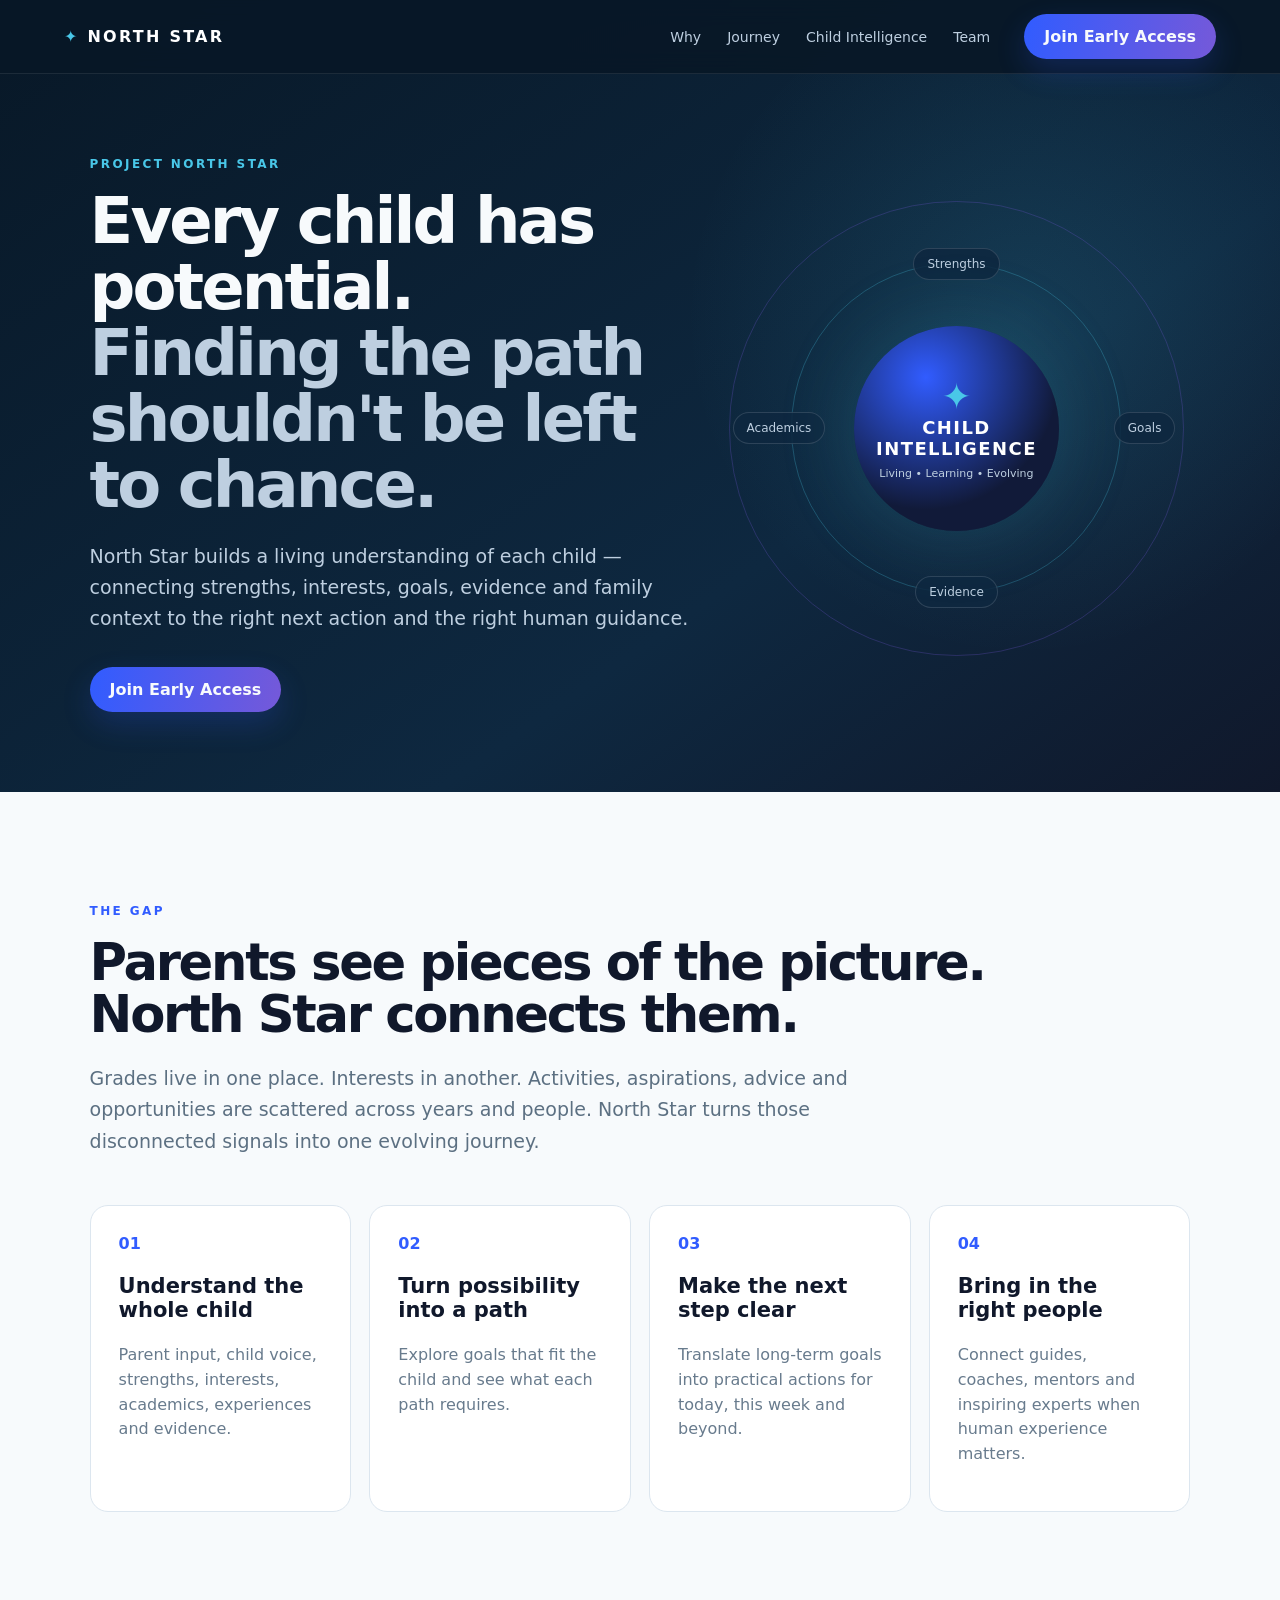
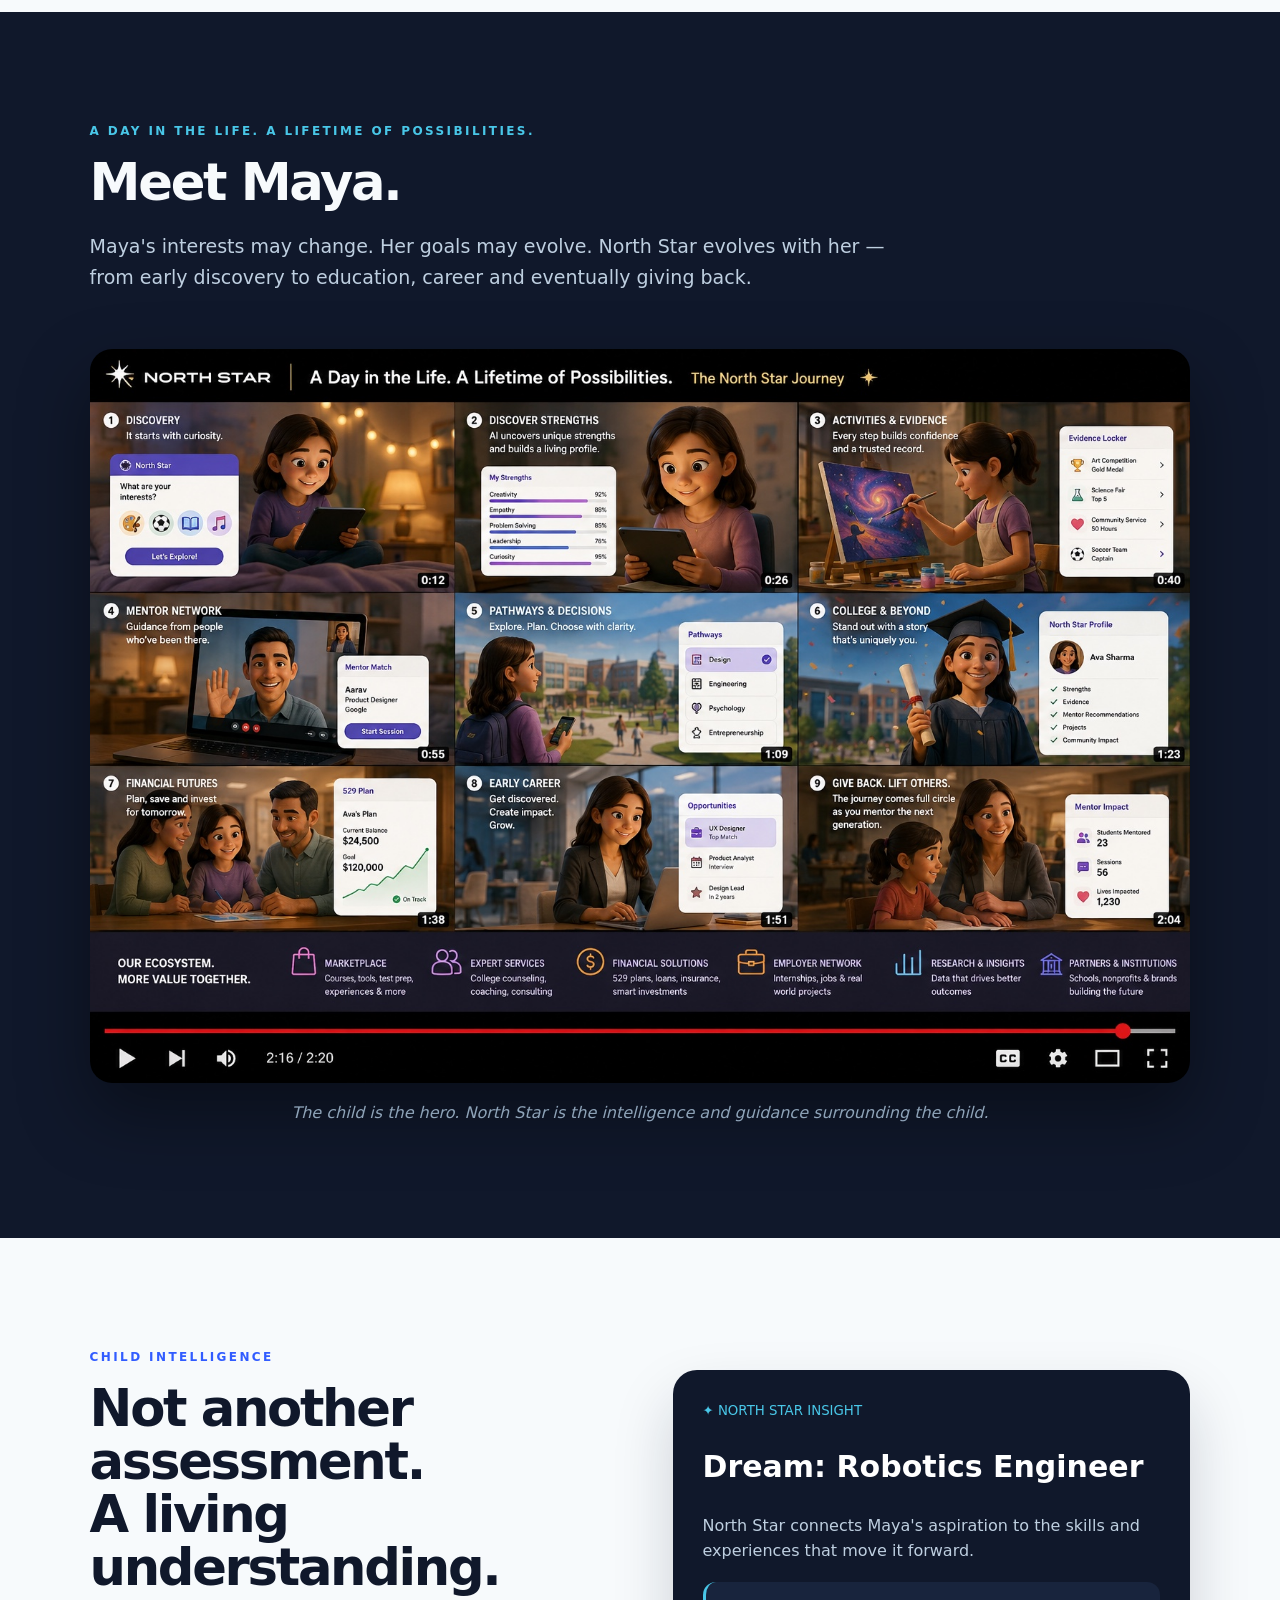
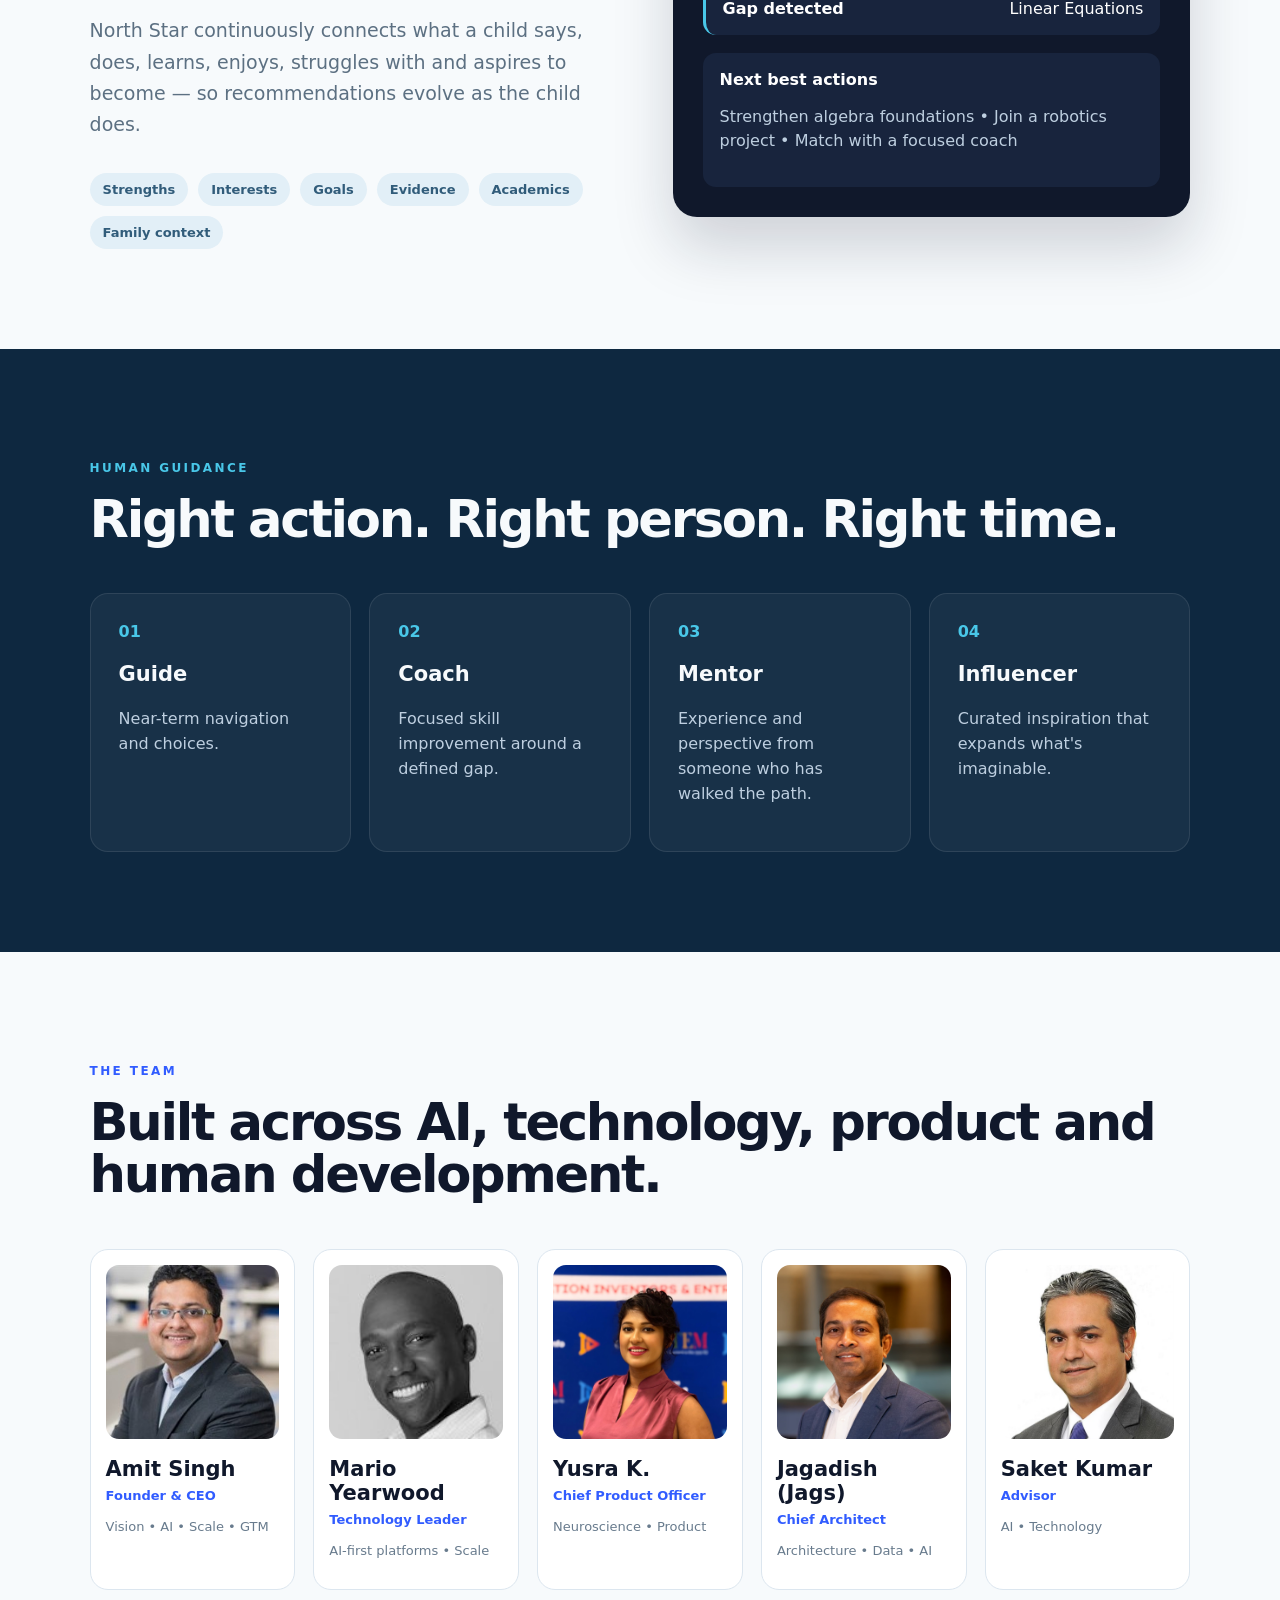
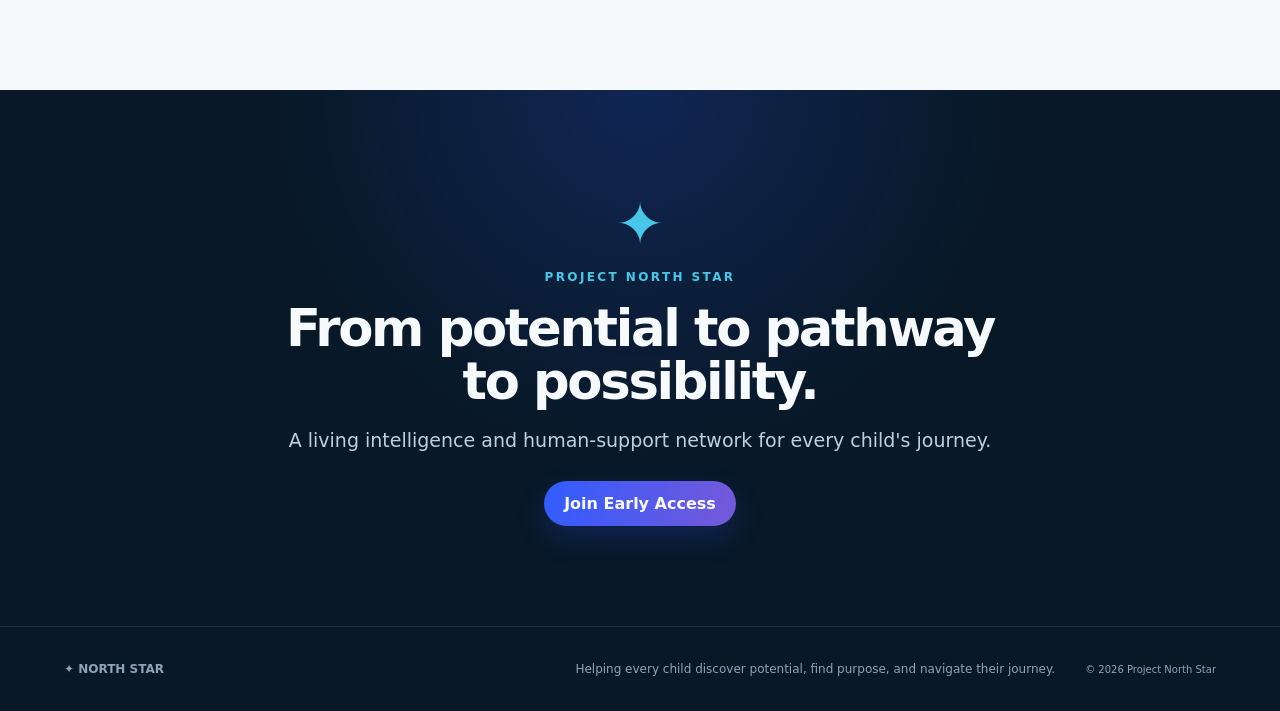
==== index.html @ bc58f09f "Initial commit" ====
<!doctype html><html lang="en"><head><meta charset="utf-8"><meta name="viewport" content="width=device-width,initial-scale=1"><title>Project North Star</title><link rel="stylesheet" href="styles.css"></head><body>
<header><a class="brand" href="#top">✦ NORTH STAR</a><nav><a href="#why">Why</a><a href="#journey">Journey</a><a href="#intelligence">Child Intelligence</a><a href="#team">Team</a></nav><a class="button" href="#early">Join Early Access</a></header>
<main id="top"><section class="hero"><div><p class="eyebrow">PROJECT NORTH STAR</p><h1>Every child has potential.<br><span>Finding the path shouldn't be left to chance.</span></h1><p class="lead">North Star builds a living understanding of each child — connecting strengths, interests, goals, evidence and family context to the right next action and the right human guidance.</p><a class="button" href="#early">Join Early Access</a></div><div class="visual"><div class="ring r2"></div><div class="ring r1"></div><div class="core">✦<b>CHILD<br>INTELLIGENCE</b><small>Living • Learning • Evolving</small></div><i class="tag t1">Strengths</i><i class="tag t2">Goals</i><i class="tag t3">Evidence</i><i class="tag t4">Academics</i></div></section>
<section id="why" class="light"><p class="eyebrow">THE GAP</p><h2>Parents see pieces of the picture.<br>North Star connects them.</h2><p class="intro">Grades live in one place. Interests in another. Activities, aspirations, advice and opportunities are scattered across years and people. North Star turns those disconnected signals into one evolving journey.</p><div class="grid four"><article><b>01</b><h3>Understand the whole child</h3><p>Parent input, child voice, strengths, interests, academics, experiences and evidence.</p></article><article><b>02</b><h3>Turn possibility into a path</h3><p>Explore goals that fit the child and see what each path requires.</p></article><article><b>03</b><h3>Make the next step clear</h3><p>Translate long-term goals into practical actions for today, this week and beyond.</p></article><article><b>04</b><h3>Bring in the right people</h3><p>Connect guides, coaches, mentors and inspiring experts when human experience matters.</p></article></div></section>
<section id="journey" class="dark"><p class="eyebrow">A DAY IN THE LIFE. A LIFETIME OF POSSIBILITIES.</p><h2>Meet Maya.</h2><p class="intro">Maya's interests may change. Her goals may evolve. North Star evolves with her — from early discovery to education, career and eventually giving back.</p><img class="journey" src="assets/north-star-journey.jpg"><p class="caption">The child is the hero. North Star is the intelligence and guidance surrounding the child.</p></section>
<section id="intelligence" class="light"><div class="split"><div><p class="eyebrow">CHILD INTELLIGENCE</p><h2>Not another assessment.<br>A living understanding.</h2><p class="intro">North Star continuously connects what a child says, does, learns, enjoys, struggles with and aspires to become — so recommendations evolve as the child does.</p><div class="chips"><span>Strengths</span><span>Interests</span><span>Goals</span><span>Evidence</span><span>Academics</span><span>Family context</span></div></div><div class="insight"><small>✦ NORTH STAR INSIGHT</small><h3>Dream: Robotics Engineer</h3><p>North Star connects Maya's aspiration to the skills and experiences that move it forward.</p><div class="alert"><b>Gap detected</b><span>Linear Equations</span></div><div class="next"><b>Next best actions</b><p>Strengthen algebra foundations • Join a robotics project • Match with a focused coach</p></div></div></div></section>
<section class="navy"><p class="eyebrow">HUMAN GUIDANCE</p><h2>Right action. Right person. Right time.</h2><div class="grid four support"><article><b>01</b><h3>Guide</h3><p>Near-term navigation and choices.</p></article><article><b>02</b><h3>Coach</h3><p>Focused skill improvement around a defined gap.</p></article><article><b>03</b><h3>Mentor</h3><p>Experience and perspective from someone who has walked the path.</p></article><article><b>04</b><h3>Influencer</h3><p>Curated inspiration that expands what's imaginable.</p></article></div></section>
<section id="team" class="light"><p class="eyebrow">THE TEAM</p><h2>Built across AI, technology, product and human development.</h2><div class="grid team"><article><img src="assets/team-amit.jpg"><h3>Amit Singh</h3><b>Founder & CEO</b><p>Vision • AI • Scale • GTM</p></article><article><img src="assets/team-mario.jpg"><h3>Mario Yearwood</h3><b>Technology Leader</b><p>AI-first platforms • Scale</p></article><article><img src="assets/team-yusra.jpg"><h3>Yusra K.</h3><b>Chief Product Officer</b><p>Neuroscience • Product</p></article><article><img src="assets/team-jags.png"><h3>Jagadish (Jags)</h3><b>Chief Architect</b><p>Architecture • Data • AI</p></article><article><img src="assets/team-saket.png"><h3>Saket Kumar</h3><b>Advisor</b><p>AI • Technology</p></article></div></section>
<section id="early" class="cta"><div class="bigstar">✦</div><p class="eyebrow">PROJECT NORTH STAR</p><h2>From potential to pathway<br>to possibility.</h2><p>A living intelligence and human-support network for every child's journey.</p><a class="button" href="mailto:hello@projectnorthstar.ai?subject=Project%20North%20Star%20Early%20Access">Join Early Access</a></section></main><footer><b>✦ NORTH STAR</b><span>Helping every child discover potential, find purpose, and navigate their journey.</span><small>© 2026 Project North Star</small></footer></body></html>
---- styles.css ----
:root{--deep:#081827;--navy:#0e2840;--ink:#10182b;--cyan:#49c7e8;--blue:#315cff;--violet:#7559d9;--white:#f7fafc;--muted:#becfe0}*{box-sizing:border-box}html{scroll-behavior:smooth}body{margin:0;background:var(--deep);color:var(--white);font-family:Inter,ui-sans-serif,system-ui,-apple-system,"Segoe UI",sans-serif}a{text-decoration:none;color:inherit}header{height:74px;display:flex;align-items:center;gap:34px;padding:0 5vw;position:fixed;z-index:10;width:100%;background:#081827e8;backdrop-filter:blur(12px);border-bottom:1px solid #ffffff16}.brand{font-weight:900;letter-spacing:.14em;color:#fff}.brand:first-letter{color:var(--cyan)}nav{display:flex;gap:26px;margin-left:auto;color:var(--muted);font-size:14px}.button{display:inline-block;background:linear-gradient(100deg,var(--blue),var(--violet));padding:13px 20px;border-radius:999px;font-weight:800;box-shadow:0 12px 30px #315cff33}.hero{min-height:760px;padding:145px 7vw 80px;display:grid;grid-template-columns:1.15fr .85fr;align-items:center;background:radial-gradient(circle at 80% 40%,#49c7e821,transparent 30%),linear-gradient(145deg,#081827,#0e2840 65%,#10182b)}.eyebrow{color:var(--cyan);font-weight:900;letter-spacing:.2em;font-size:12px}.hero h1,h2{font-size:clamp(42px,5vw,74px);line-height:1.03;letter-spacing:-.045em;margin:18px 0 22px}.hero h1 span{color:var(--muted)}.lead,.intro{font-size:19px;line-height:1.65;max-width:820px;color:var(--muted);margin-bottom:32px}.visual{height:470px;position:relative;display:grid;place-items:center}.ring{position:absolute;border:1px solid #49c7e842;border-radius:50%}.r1{width:330px;height:330px}.r2{width:455px;height:455px;border-color:#7559d944}.core{width:205px;height:205px;border-radius:50%;background:radial-gradient(circle at 35% 25%,#315cff,#111a39 65%);display:flex;flex-direction:column;align-items:center;justify-content:center;text-align:center;font-size:36px;color:var(--cyan);z-index:2;box-shadow:0 0 80px #49c7e82b}.core b{font-size:18px;letter-spacing:.08em;color:#fff}.core small{font-size:11px;color:var(--muted);margin-top:8px}.tag{position:absolute;font-style:normal;background:#0e2840dd;border:1px solid #ffffff22;border-radius:99px;padding:8px 13px;color:var(--muted);font-size:12px}.t1{top:55px}.t2{right:15px}.t3{bottom:55px}.t4{left:10px}section:not(.hero){padding:100px 7vw}.light{background:#f7fafc;color:var(--ink)}.light .eyebrow{color:var(--blue)}.light .intro{color:#5c7082}.dark{background:#10182b}.navy{background:var(--navy)}h2{font-size:clamp(38px,4vw,60px)}.grid{display:grid;gap:18px;margin-top:48px}.four{grid-template-columns:repeat(4,1fr)}.grid article{border-radius:18px;padding:28px}.light .grid article{background:#fff;border:1px solid #dce6ef}.grid article>b{color:var(--blue)}.grid h3{font-size:21px}.grid p{color:#687b8d;line-height:1.55}.journey{width:100%;border-radius:22px;margin-top:24px;box-shadow:0 30px 70px #0006}.caption{text-align:center;color:#8ea3b8;font-style:italic}.split{display:grid;grid-template-columns:1fr 1fr;gap:65px;align-items:center}.chips{display:flex;flex-wrap:wrap;gap:10px}.chips span{background:#e2eff7;color:#315c7a;padding:9px 13px;border-radius:99px;font-size:13px;font-weight:800}.insight{background:var(--ink);color:#fff;border-radius:24px;padding:30px;box-shadow:0 30px 60px #10182b2d}.insight small{color:var(--cyan)}.insight h3{font-size:30px}.insight>p,.next p{color:var(--muted);line-height:1.55}.alert,.next{margin-top:18px;background:#18243d;border-radius:13px;padding:17px}.alert{display:flex;justify-content:space-between;border-left:3px solid var(--cyan)}.support article{background:#ffffff0b;border:1px solid #ffffff18}.support article>b{color:var(--cyan)}.support p{color:var(--muted)}.team{grid-template-columns:repeat(5,1fr)}.team article{padding:15px}.team img{width:100%;aspect-ratio:1;object-fit:cover;border-radius:13px;background:#e7edf2}.team h3{margin:14px 0 4px}.team article>b{font-size:13px}.team p{font-size:13px}.cta{text-align:center;background:radial-gradient(circle at 50% 0,#315cff35,transparent 45%),var(--deep)}.bigstar{font-size:58px;color:var(--cyan)}.cta p:not(.eyebrow){color:var(--muted);font-size:19px;margin-bottom:30px}footer{padding:35px 5vw;display:flex;align-items:center;gap:30px;border-top:1px solid #ffffff17;color:#8ea3b8;font-size:12px}footer span{margin-left:auto}@media(max-width:900px){nav{display:none}.hero{grid-template-columns:1fr}.four{grid-template-columns:1fr 1fr}.split{grid-template-columns:1fr}.team{grid-template-columns:1fr 1fr}}@media(max-width:560px){header{padding:0 18px}.button{padding:10px 13px;font-size:12px}.hero{padding:120px 22px 60px}.visual{height:380px;transform:scale(.8)}section:not(.hero){padding:72px 22px}.four,.team{grid-template-columns:1fr}footer{flex-direction:column;text-align:center}footer span{margin-left:0}}
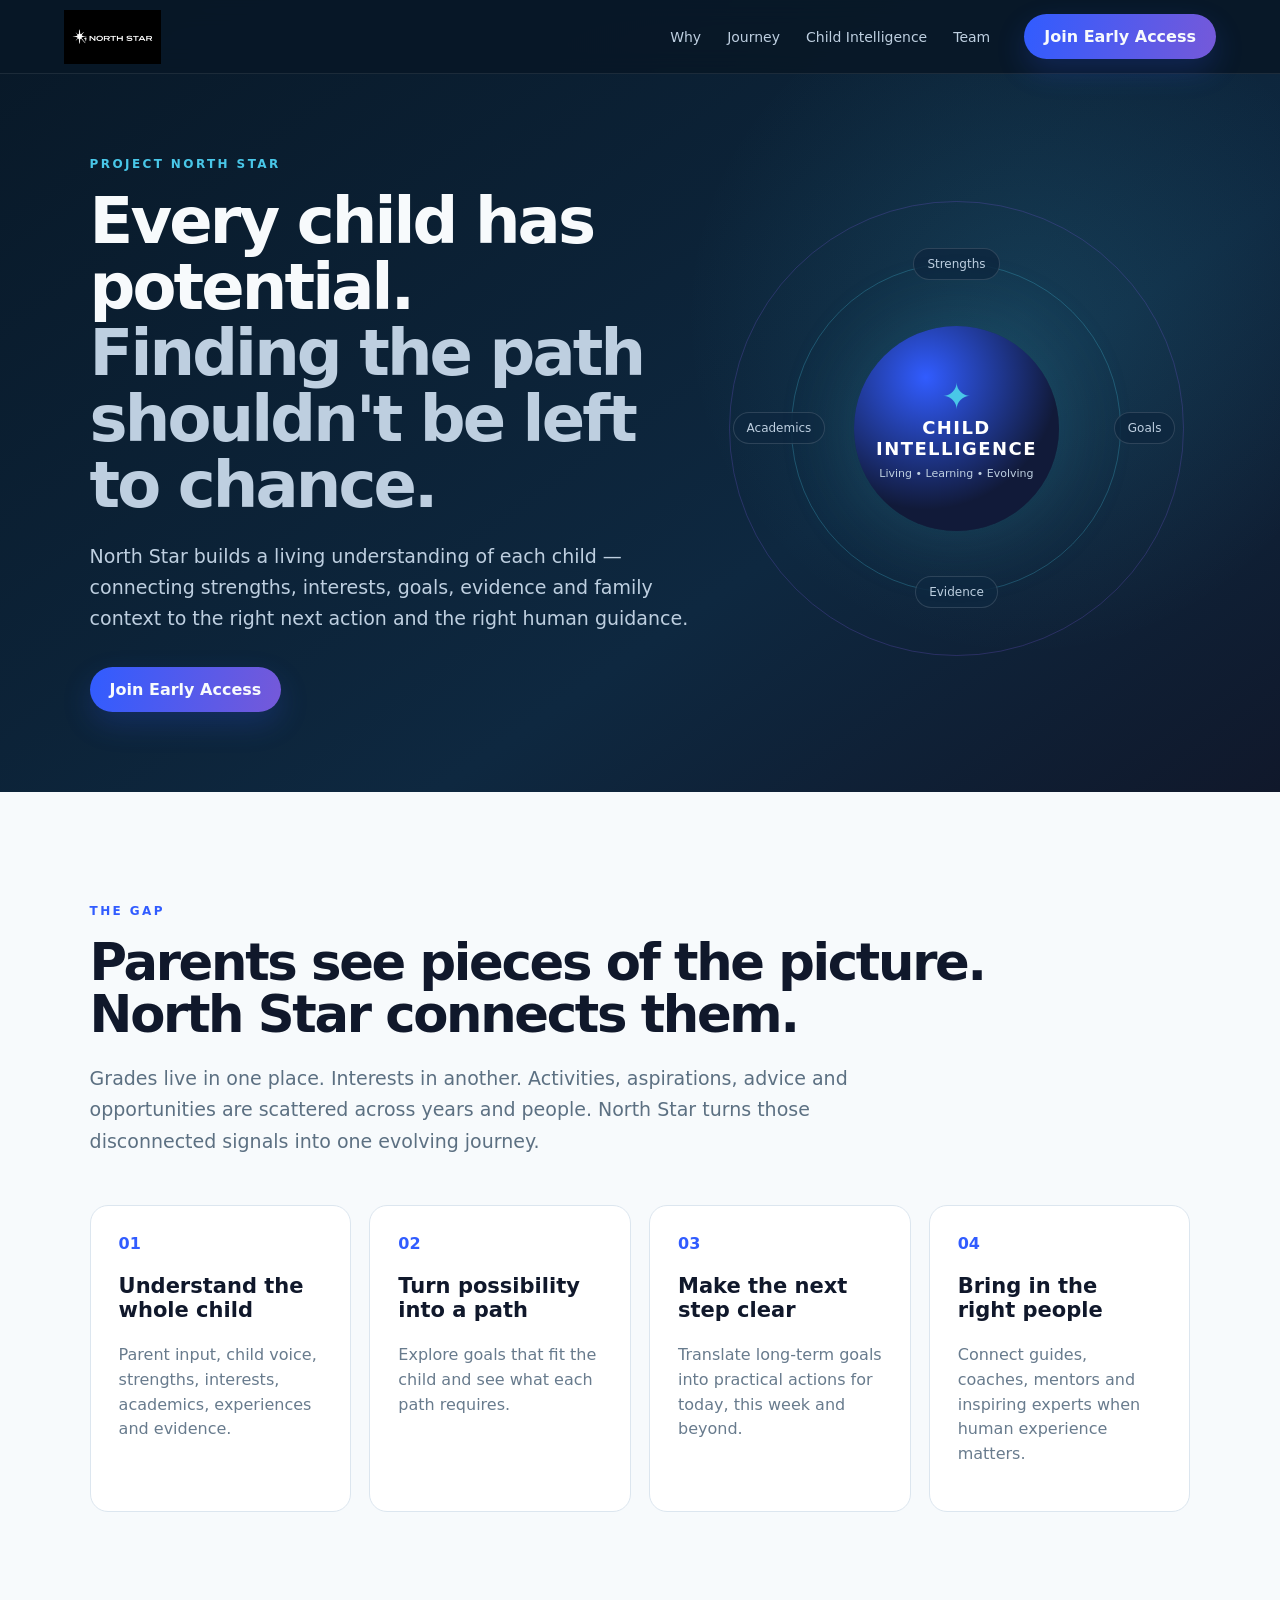
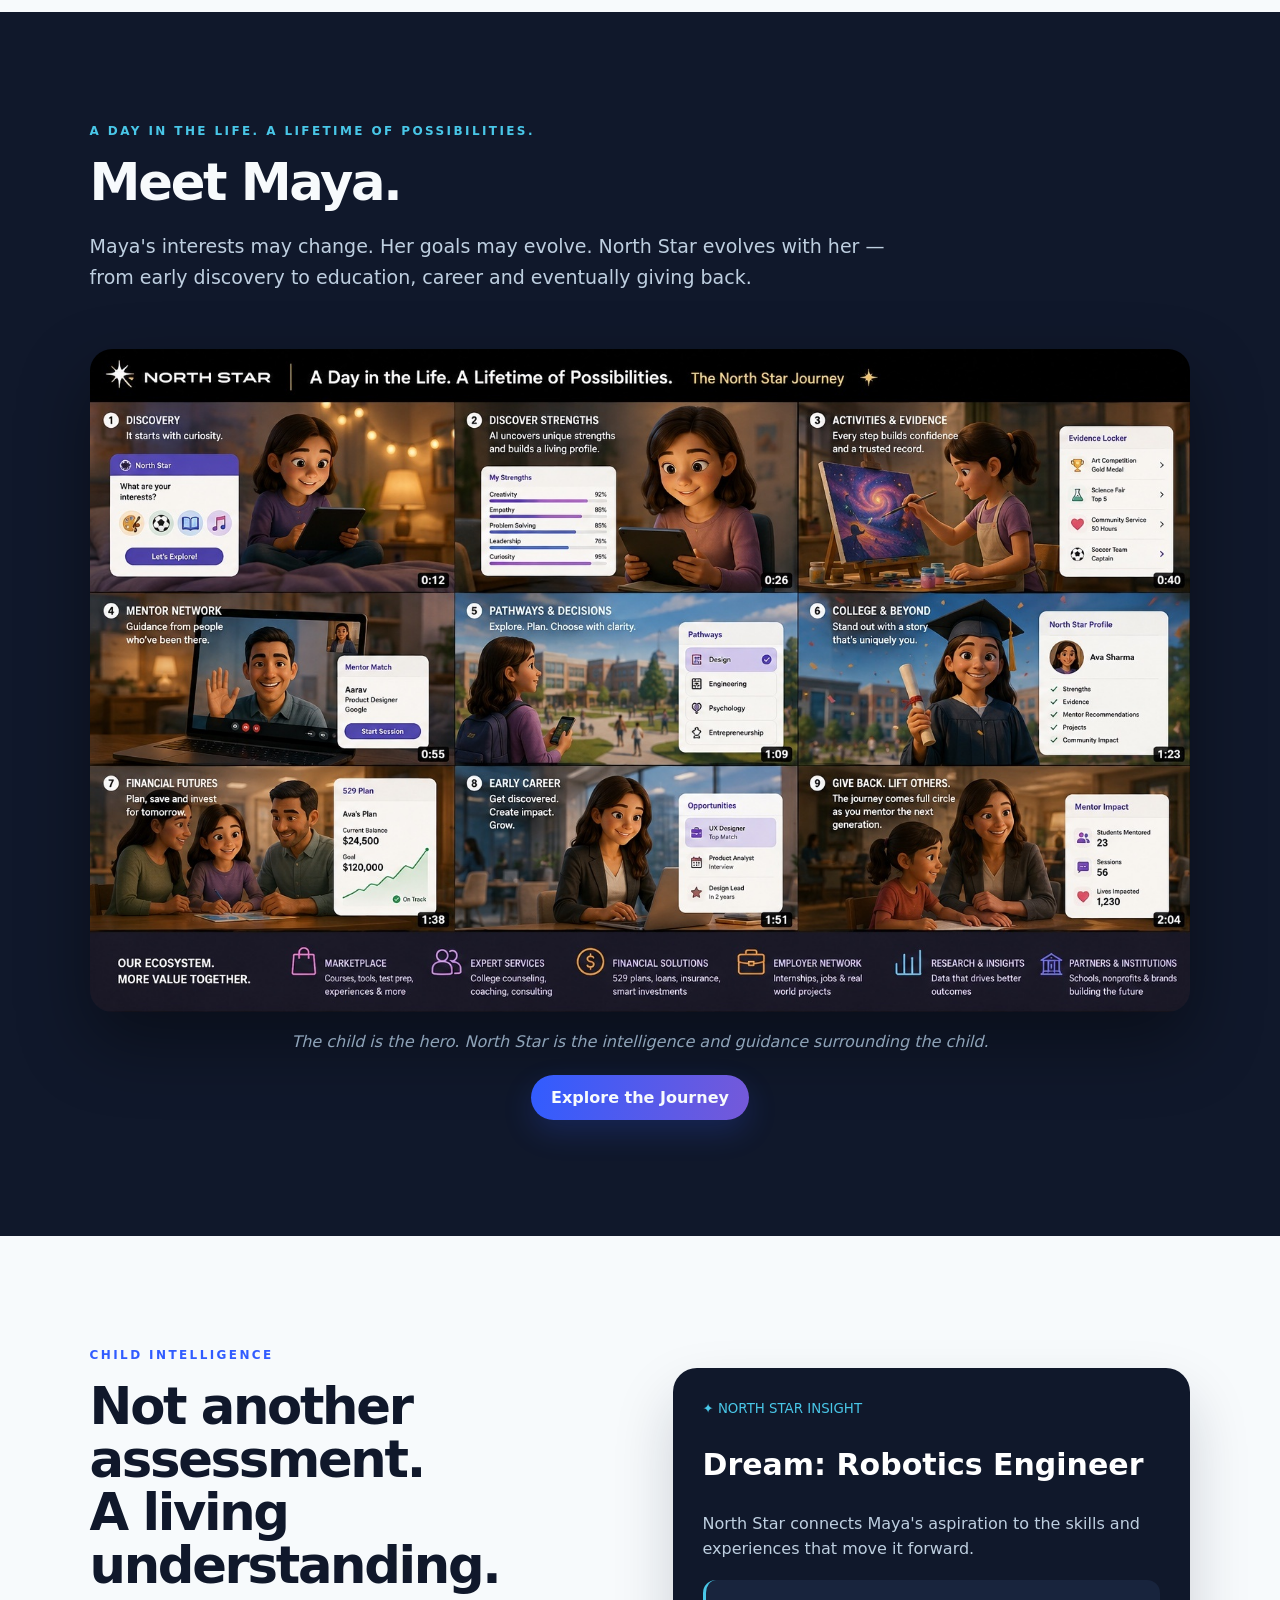
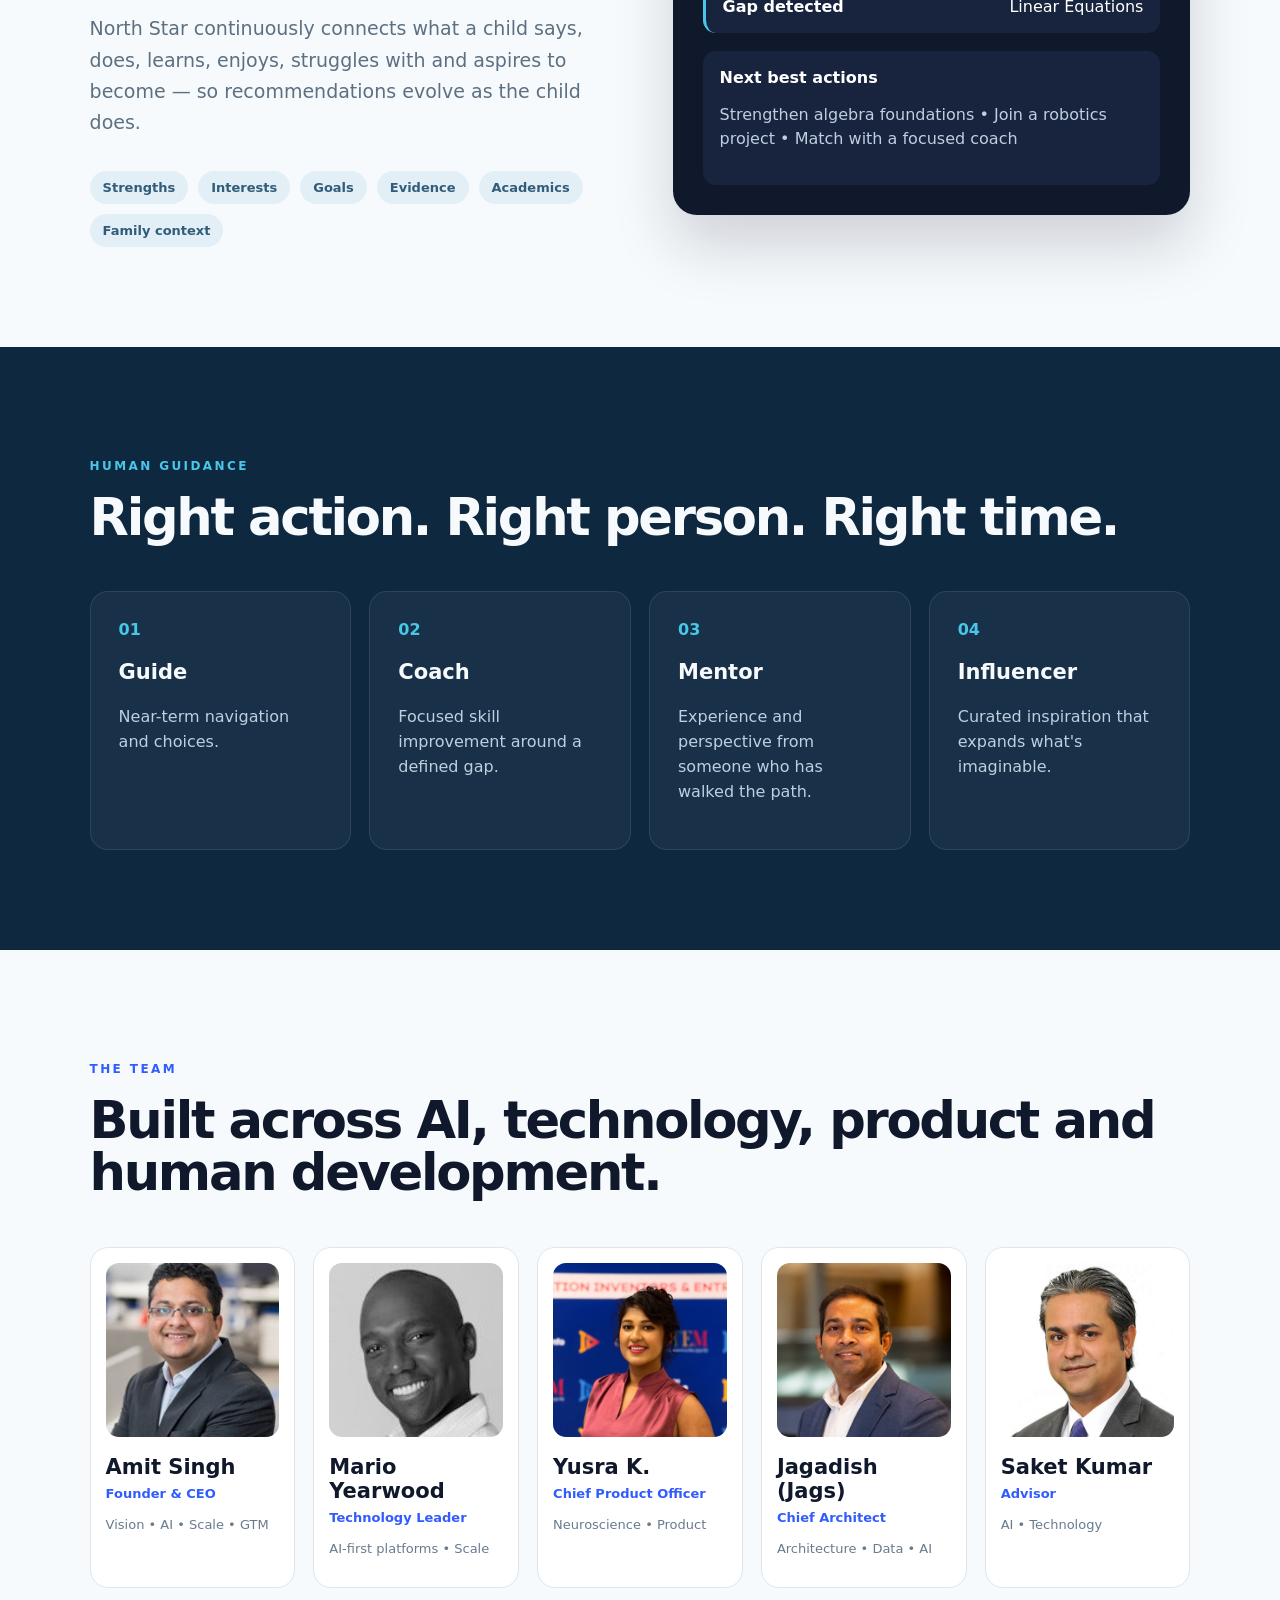
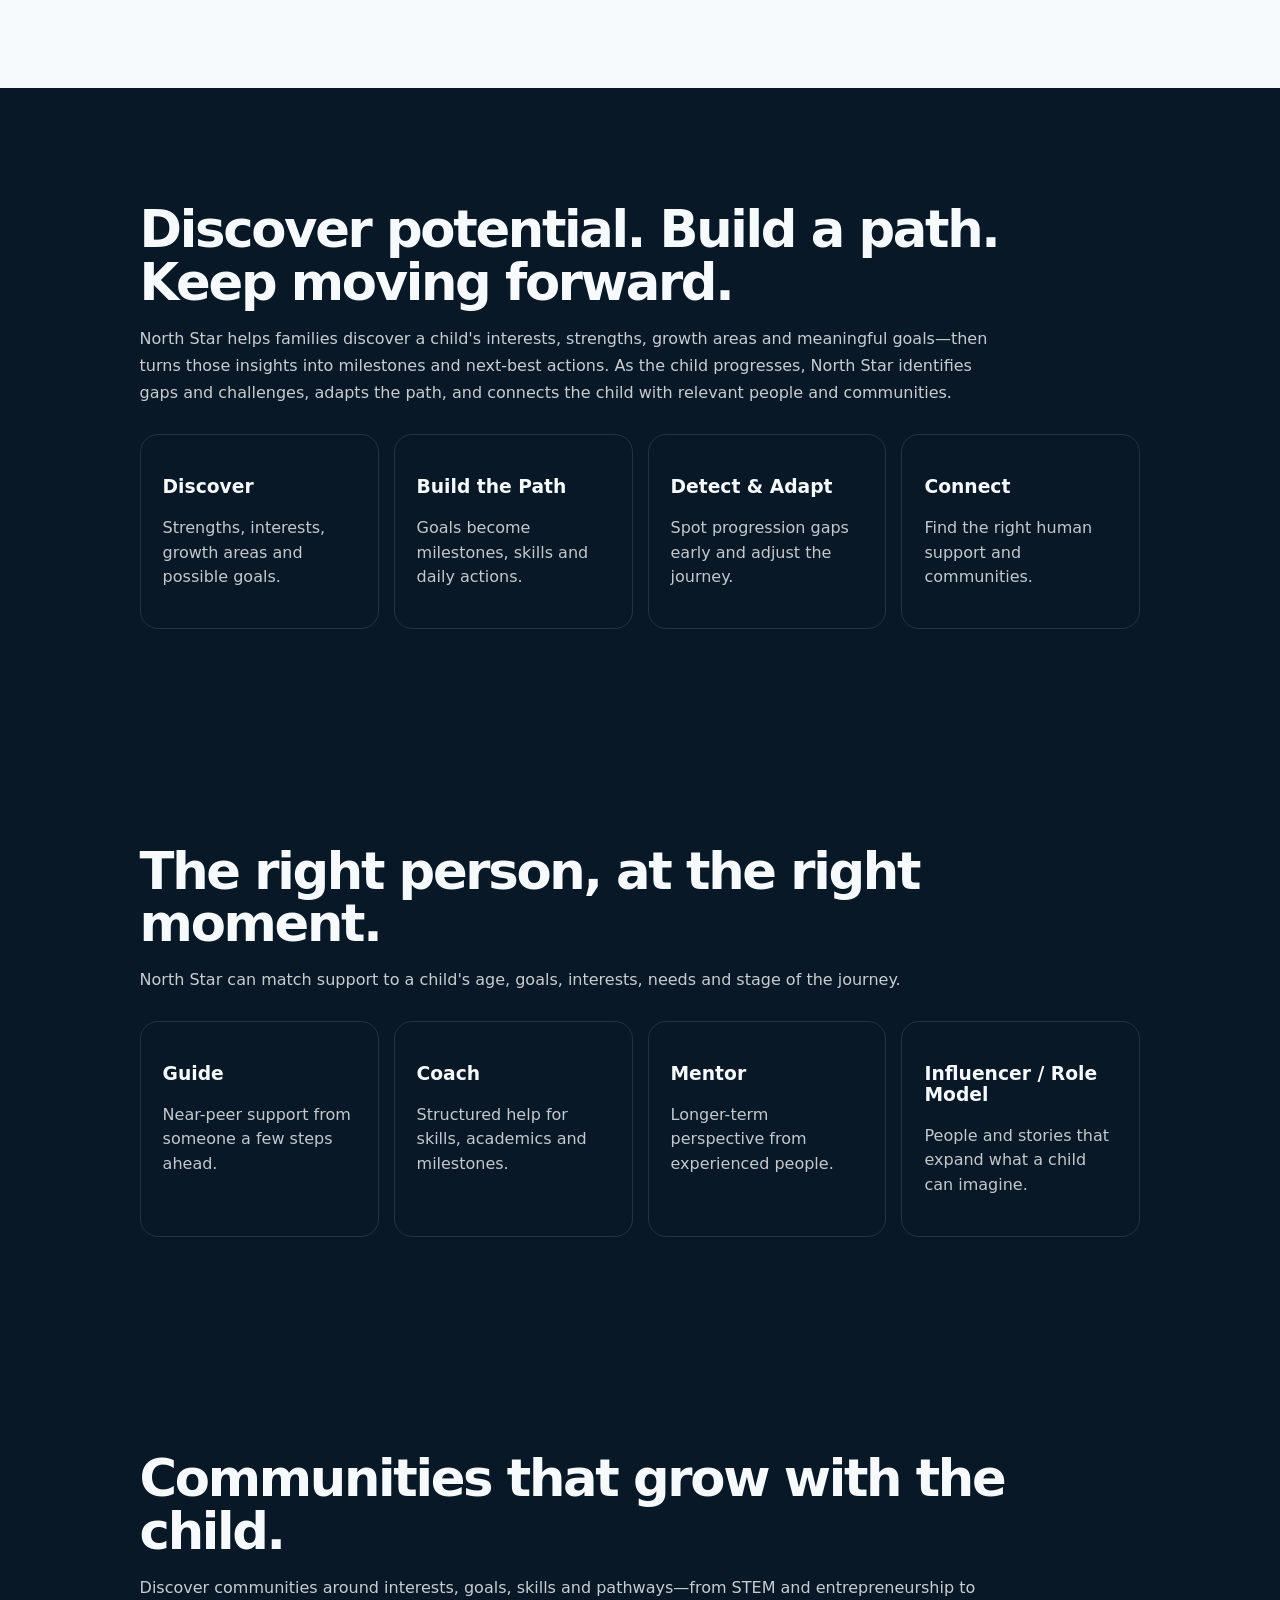
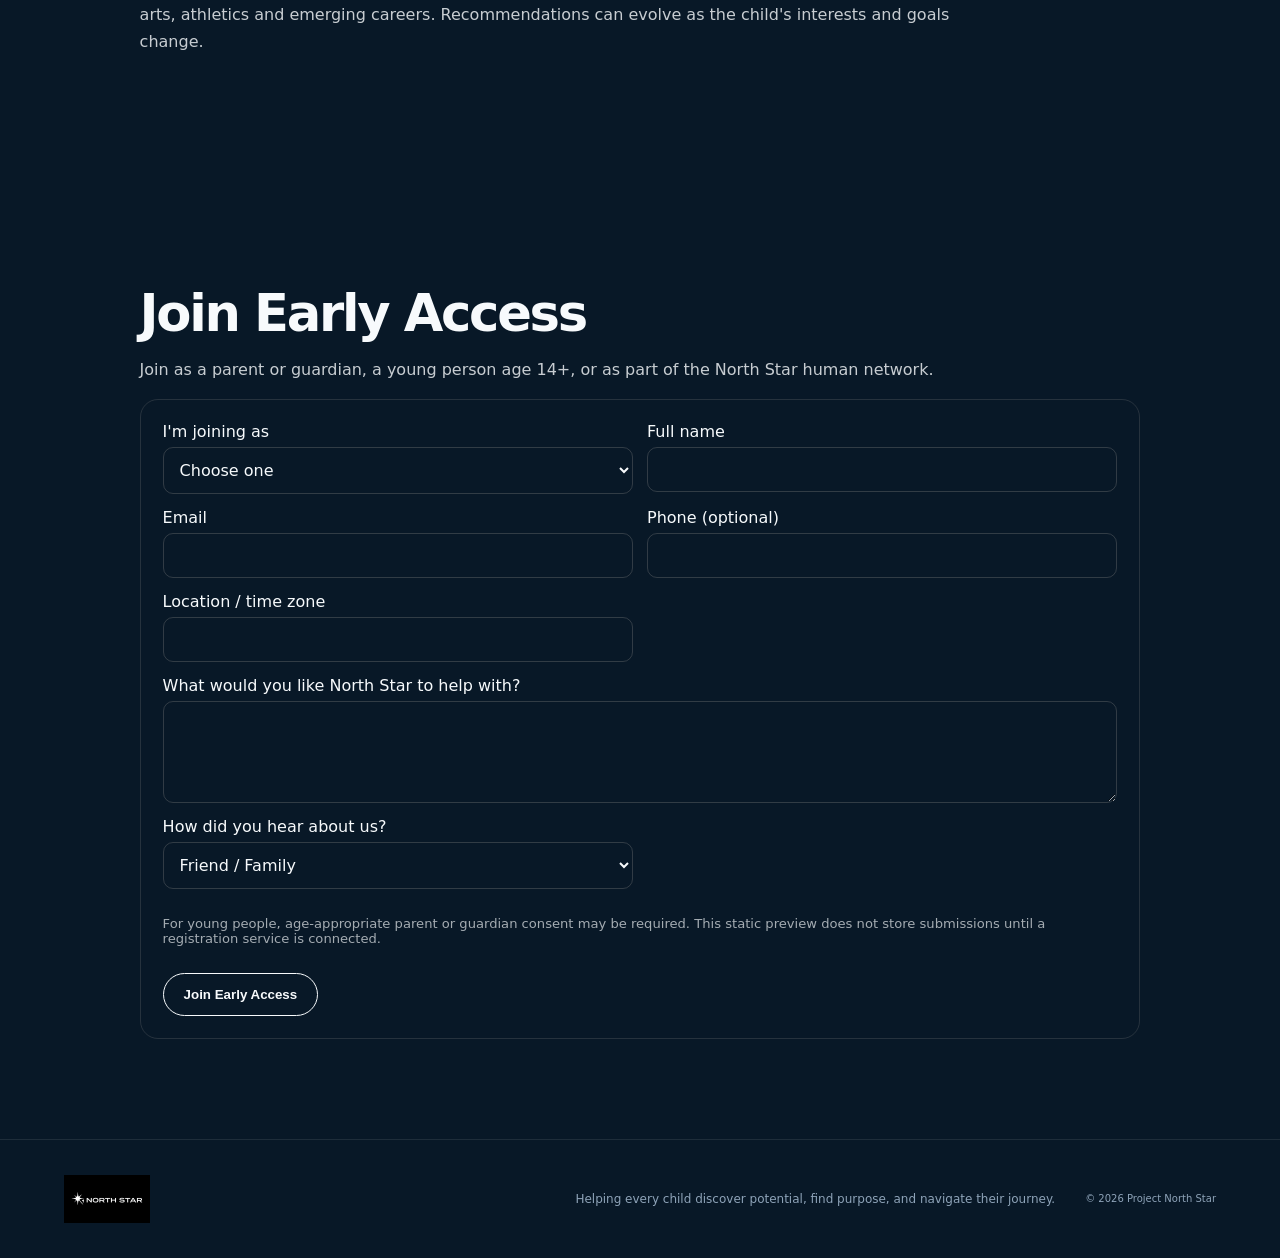
==== commit 3b160b52: "updated version" ====
--- a/index.html
+++ b/index.html
@@ -1,9 +1,27 @@
-<!doctype html><html lang="en"><head><meta charset="utf-8"><meta name="viewport" content="width=device-width,initial-scale=1"><title>Project North Star</title><link rel="stylesheet" href="styles.css"></head><body>
-<header><a class="brand" href="#top">✦ NORTH STAR</a><nav><a href="#why">Why</a><a href="#journey">Journey</a><a href="#intelligence">Child Intelligence</a><a href="#team">Team</a></nav><a class="button" href="#early">Join Early Access</a></header>
-<main id="top"><section class="hero"><div><p class="eyebrow">PROJECT NORTH STAR</p><h1>Every child has potential.<br><span>Finding the path shouldn't be left to chance.</span></h1><p class="lead">North Star builds a living understanding of each child — connecting strengths, interests, goals, evidence and family context to the right next action and the right human guidance.</p><a class="button" href="#early">Join Early Access</a></div><div class="visual"><div class="ring r2"></div><div class="ring r1"></div><div class="core">✦<b>CHILD<br>INTELLIGENCE</b><small>Living • Learning • Evolving</small></div><i class="tag t1">Strengths</i><i class="tag t2">Goals</i><i class="tag t3">Evidence</i><i class="tag t4">Academics</i></div></section>
+<!doctype html><html lang="en"><head><meta charset="utf-8"><meta name="viewport" content="width=device-width,initial-scale=1"><title>Project North Star</title><link rel="stylesheet" href="styles.css"><style>
+.nsx{max-width:1180px;margin:auto;padding:70px 28px}.nsx h2{font-size:clamp(2rem,4vw,3.3rem);margin:.3em 0}.nslead{max-width:850px;line-height:1.7;opacity:.8}.nsgrid{display:grid;grid-template-columns:repeat(4,1fr);gap:15px;margin-top:28px}.nscard,.nsform{padding:22px;border:1px solid rgba(127,127,127,.25);border-radius:18px}.nscard p{line-height:1.55;opacity:.78}.nsvideo video{width:100%;border-radius:18px;background:#000;margin-top:25px}.nsfields{display:grid;grid-template-columns:1fr 1fr;gap:14px}.nsfields label{display:flex;flex-direction:column;gap:6px}.nsfields input,.nsfields select,.nsfields textarea{font:inherit;padding:12px;border:1px solid rgba(127,127,127,.35);border-radius:10px;background:transparent;color:inherit}.full{grid-column:1/-1}.nsbtn{padding:13px 20px;border-radius:999px;border:1px solid currentColor;background:transparent;color:inherit;font-weight:700}.small{font-size:.82rem;opacity:.65}.success{display:none}@media(max-width:850px){.nsgrid{grid-template-columns:1fr 1fr}}@media(max-width:600px){.nsgrid,.nsfields{grid-template-columns:1fr}.full{grid-column:auto}}
+</style></head><body>
+<header><a class="brand" href="#top"><img src="assets/north-star-logo.jpeg" alt="North Star"></a>
+<nav id="site-nav"><a href="#why">Why</a><a href="journey.html">Journey</a><a href="#intelligence">Child Intelligence</a><a href="#team">Team</a><a class="mobile-cta" href="#early-access">Join Early Access</a></nav>
+<a class="button desktop-cta" href="#early-access">Join Early Access</a>
+<button class="menu-toggle" aria-label="Open navigation menu" aria-controls="site-nav" aria-expanded="false"><span></span><span></span><span></span></button></header>
+<main id="top"><section class="hero"><div><p class="eyebrow">PROJECT NORTH STAR</p><h1>Every child has potential.<br><span>Finding the path shouldn't be left to chance.</span></h1><p class="lead">North Star builds a living understanding of each child — connecting strengths, interests, goals, evidence and family context to the right next action and the right human guidance.</p><a class="button" href="#early-access">Join Early Access</a></div><div class="visual"><div class="ring r2"></div><div class="ring r1"></div><div class="core">✦<b>CHILD<br>INTELLIGENCE</b><small>Living • Learning • Evolving</small></div><i class="tag t1">Strengths</i><i class="tag t2">Goals</i><i class="tag t3">Evidence</i><i class="tag t4">Academics</i></div></section>
 <section id="why" class="light"><p class="eyebrow">THE GAP</p><h2>Parents see pieces of the picture.<br>North Star connects them.</h2><p class="intro">Grades live in one place. Interests in another. Activities, aspirations, advice and opportunities are scattered across years and people. North Star turns those disconnected signals into one evolving journey.</p><div class="grid four"><article><b>01</b><h3>Understand the whole child</h3><p>Parent input, child voice, strengths, interests, academics, experiences and evidence.</p></article><article><b>02</b><h3>Turn possibility into a path</h3><p>Explore goals that fit the child and see what each path requires.</p></article><article><b>03</b><h3>Make the next step clear</h3><p>Translate long-term goals into practical actions for today, this week and beyond.</p></article><article><b>04</b><h3>Bring in the right people</h3><p>Connect guides, coaches, mentors and inspiring experts when human experience matters.</p></article></div></section>
-<section id="journey" class="dark"><p class="eyebrow">A DAY IN THE LIFE. A LIFETIME OF POSSIBILITIES.</p><h2>Meet Maya.</h2><p class="intro">Maya's interests may change. Her goals may evolve. North Star evolves with her — from early discovery to education, career and eventually giving back.</p><img class="journey" src="assets/north-star-journey.jpg"><p class="caption">The child is the hero. North Star is the intelligence and guidance surrounding the child.</p></section>
+<section id="journey" class="dark"><p class="eyebrow">A DAY IN THE LIFE. A LIFETIME OF POSSIBILITIES.</p><h2>Meet Maya.</h2><p class="intro">Maya's interests may change. Her goals may evolve. North Star evolves with her — from early discovery to education, career and eventually giving back.</p><img class="journey" src="assets/north-star-journey.jpg"><p class="caption">The child is the hero. North Star is the intelligence and guidance surrounding the child.</p><p style="text-align:center;margin-top:24px"><a class="button" href="journey.html">Explore the Journey</a></p></section>
 <section id="intelligence" class="light"><div class="split"><div><p class="eyebrow">CHILD INTELLIGENCE</p><h2>Not another assessment.<br>A living understanding.</h2><p class="intro">North Star continuously connects what a child says, does, learns, enjoys, struggles with and aspires to become — so recommendations evolve as the child does.</p><div class="chips"><span>Strengths</span><span>Interests</span><span>Goals</span><span>Evidence</span><span>Academics</span><span>Family context</span></div></div><div class="insight"><small>✦ NORTH STAR INSIGHT</small><h3>Dream: Robotics Engineer</h3><p>North Star connects Maya's aspiration to the skills and experiences that move it forward.</p><div class="alert"><b>Gap detected</b><span>Linear Equations</span></div><div class="next"><b>Next best actions</b><p>Strengthen algebra foundations • Join a robotics project • Match with a focused coach</p></div></div></div></section>
 <section class="navy"><p class="eyebrow">HUMAN GUIDANCE</p><h2>Right action. Right person. Right time.</h2><div class="grid four support"><article><b>01</b><h3>Guide</h3><p>Near-term navigation and choices.</p></article><article><b>02</b><h3>Coach</h3><p>Focused skill improvement around a defined gap.</p></article><article><b>03</b><h3>Mentor</h3><p>Experience and perspective from someone who has walked the path.</p></article><article><b>04</b><h3>Influencer</h3><p>Curated inspiration that expands what's imaginable.</p></article></div></section>
 <section id="team" class="light"><p class="eyebrow">THE TEAM</p><h2>Built across AI, technology, product and human development.</h2><div class="grid team"><article><img src="assets/team-amit.jpg"><h3>Amit Singh</h3><b>Founder & CEO</b><p>Vision • AI • Scale • GTM</p></article><article><img src="assets/team-mario.jpg"><h3>Mario Yearwood</h3><b>Technology Leader</b><p>AI-first platforms • Scale</p></article><article><img src="assets/team-yusra.jpg"><h3>Yusra K.</h3><b>Chief Product Officer</b><p>Neuroscience • Product</p></article><article><img src="assets/team-jags.png"><h3>Jagadish (Jags)</h3><b>Chief Architect</b><p>Architecture • Data • AI</p></article><article><img src="assets/team-saket.png"><h3>Saket Kumar</h3><b>Advisor</b><p>AI • Technology</p></article></div></section>
-<section id="early" class="cta"><div class="bigstar">✦</div><p class="eyebrow">PROJECT NORTH STAR</p><h2>From potential to pathway<br>to possibility.</h2><p>A living intelligence and human-support network for every child's journey.</p><a class="button" href="mailto:hello@projectnorthstar.ai?subject=Project%20North%20Star%20Early%20Access">Join Early Access</a></section></main><footer><b>✦ NORTH STAR</b><span>Helping every child discover potential, find purpose, and navigate their journey.</span><small>© 2026 Project North Star</small></footer></body></html>
+<section class="nsx" id="journey"><h2>Discover potential. Build a path. Keep moving forward.</h2><p class="nslead">North Star helps families discover a child's interests, strengths, growth areas and meaningful goals—then turns those insights into milestones and next-best actions. As the child progresses, North Star identifies gaps and challenges, adapts the path, and connects the child with relevant people and communities.</p><div class="nsgrid"><div class="nscard"><h3>Discover</h3><p>Strengths, interests, growth areas and possible goals.</p></div><div class="nscard"><h3>Build the Path</h3><p>Goals become milestones, skills and daily actions.</p></div><div class="nscard"><h3>Detect & Adapt</h3><p>Spot progression gaps early and adjust the journey.</p></div><div class="nscard"><h3>Connect</h3><p>Find the right human support and communities.</p></div></div></section>
+<section class="nsx" id="network"><h2>The right person, at the right moment.</h2><p class="nslead">North Star can match support to a child's age, goals, interests, needs and stage of the journey.</p><div class="nsgrid"><div class="nscard"><h3>Guide</h3><p>Near-peer support from someone a few steps ahead.</p></div><div class="nscard"><h3>Coach</h3><p>Structured help for skills, academics and milestones.</p></div><div class="nscard"><h3>Mentor</h3><p>Longer-term perspective from experienced people.</p></div><div class="nscard"><h3>Influencer / Role Model</h3><p>People and stories that expand what a child can imagine.</p></div></div></section>
+<section class="nsx" id="communities"><h2>Communities that grow with the child.</h2><p class="nslead">Discover communities around interests, goals, skills and pathways—from STEM and entrepreneurship to arts, athletics and emerging careers. Recommendations can evolve as the child's interests and goals change.</p></section>
+<section class="nsx" id="early-access"><h2>Join Early Access</h2><p class="nslead">Join as a parent or guardian, a young person age 14+, or as part of the North Star human network.</p><div class="nsform"><form class="nsfields" id="ea"><label>I'm joining as<select id="role" required><option value="">Choose one</option><option>Parent / Guardian</option><option>Young Person (14+)</option><option>Guide</option><option>Coach</option><option>Mentor</option><option>Influencer / Role Model</option></select></label><label>Full name<input required></label><label>Email<input type="email" required></label><label>Phone (optional)<input type="tel"></label><label id="age" style="display:none">Age<input type="number" min="14"></label><label>Location / time zone<input></label><label class="full" id="expert" style="display:none">Expertise / experience<input></label><label class="full">What would you like North Star to help with?<textarea rows="4"></textarea></label><label>How did you hear about us?<select><option>Friend / Family</option><option>School / Community</option><option>Social Media</option><option>Event</option><option>Other</option></select></label><p class="full small">For young people, age-appropriate parent or guardian consent may be required. This static preview does not store submissions until a registration service is connected.</p><div class="full"><button class="nsbtn">Join Early Access</button></div></form><div class="success" id="ok"><h3>Welcome to North Star Early Access.</h3><p>Your form is ready; submission storage can be connected when the live registration service is selected.</p></div></div></section></main><footer><b class="footer-brand"><img src="assets/north-star-logo.jpeg" alt="North Star"></b><span>Helping every child discover potential, find purpose, and navigate their journey.</span><small>© 2026 Project North Star</small></footer><script>
+(()=>{const r=document.getElementById('role'),a=document.getElementById('age'),x=document.getElementById('expert'),f=document.getElementById('ea'),o=document.getElementById('ok');r?.addEventListener('change',()=>{a.style.display=r.value==='Young Person (14+)'?'flex':'none';x.style.display=['Guide','Coach','Mentor','Influencer / Role Model'].includes(r.value)?'flex':'none'});f?.addEventListener('submit',e=>{e.preventDefault();f.style.display='none';o.style.display='block'});document.querySelectorAll('a').forEach(a=>{let t=(a.textContent||'').toLowerCase();if(t.includes('early access')||t.trim()==='get started')a.href='#early-access'})})();
+</script><script>
+const toggle=document.querySelector('.menu-toggle'), nav=document.querySelector('#site-nav');
+if(toggle&&nav){
+  const closeMenu=()=>{nav.classList.remove('open');toggle.classList.remove('open');toggle.setAttribute('aria-expanded','false');toggle.setAttribute('aria-label','Open navigation menu');};
+  toggle.addEventListener('click',()=>{const open=!nav.classList.contains('open');nav.classList.toggle('open',open);toggle.classList.toggle('open',open);toggle.setAttribute('aria-expanded',String(open));toggle.setAttribute('aria-label',open?'Close navigation menu':'Open navigation menu');});
+  nav.querySelectorAll('a').forEach(a=>a.addEventListener('click',closeMenu));
+  window.addEventListener('resize',()=>{if(window.innerWidth>900) closeMenu();});
+}
+</script></body></html>
--- a/styles.css
+++ b/styles.css
@@ -1 +1,24 @@
 :root{--deep:#081827;--navy:#0e2840;--ink:#10182b;--cyan:#49c7e8;--blue:#315cff;--violet:#7559d9;--white:#f7fafc;--muted:#becfe0}*{box-sizing:border-box}html{scroll-behavior:smooth}body{margin:0;background:var(--deep);color:var(--white);font-family:Inter,ui-sans-serif,system-ui,-apple-system,"Segoe UI",sans-serif}a{text-decoration:none;color:inherit}header{height:74px;display:flex;align-items:center;gap:34px;padding:0 5vw;position:fixed;z-index:10;width:100%;background:#081827e8;backdrop-filter:blur(12px);border-bottom:1px solid #ffffff16}.brand{font-weight:900;letter-spacing:.14em;color:#fff}.brand:first-letter{color:var(--cyan)}nav{display:flex;gap:26px;margin-left:auto;color:var(--muted);font-size:14px}.button{display:inline-block;background:linear-gradient(100deg,var(--blue),var(--violet));padding:13px 20px;border-radius:999px;font-weight:800;box-shadow:0 12px 30px #315cff33}.hero{min-height:760px;padding:145px 7vw 80px;display:grid;grid-template-columns:1.15fr .85fr;align-items:center;background:radial-gradient(circle at 80% 40%,#49c7e821,transparent 30%),linear-gradient(145deg,#081827,#0e2840 65%,#10182b)}.eyebrow{color:var(--cyan);font-weight:900;letter-spacing:.2em;font-size:12px}.hero h1,h2{font-size:clamp(42px,5vw,74px);line-height:1.03;letter-spacing:-.045em;margin:18px 0 22px}.hero h1 span{color:var(--muted)}.lead,.intro{font-size:19px;line-height:1.65;max-width:820px;color:var(--muted);margin-bottom:32px}.visual{height:470px;position:relative;display:grid;place-items:center}.ring{position:absolute;border:1px solid #49c7e842;border-radius:50%}.r1{width:330px;height:330px}.r2{width:455px;height:455px;border-color:#7559d944}.core{width:205px;height:205px;border-radius:50%;background:radial-gradient(circle at 35% 25%,#315cff,#111a39 65%);display:flex;flex-direction:column;align-items:center;justify-content:center;text-align:center;font-size:36px;color:var(--cyan);z-index:2;box-shadow:0 0 80px #49c7e82b}.core b{font-size:18px;letter-spacing:.08em;color:#fff}.core small{font-size:11px;color:var(--muted);margin-top:8px}.tag{position:absolute;font-style:normal;background:#0e2840dd;border:1px solid #ffffff22;border-radius:99px;padding:8px 13px;color:var(--muted);font-size:12px}.t1{top:55px}.t2{right:15px}.t3{bottom:55px}.t4{left:10px}section:not(.hero){padding:100px 7vw}.light{background:#f7fafc;color:var(--ink)}.light .eyebrow{color:var(--blue)}.light .intro{color:#5c7082}.dark{background:#10182b}.navy{background:var(--navy)}h2{font-size:clamp(38px,4vw,60px)}.grid{display:grid;gap:18px;margin-top:48px}.four{grid-template-columns:repeat(4,1fr)}.grid article{border-radius:18px;padding:28px}.light .grid article{background:#fff;border:1px solid #dce6ef}.grid article>b{color:var(--blue)}.grid h3{font-size:21px}.grid p{color:#687b8d;line-height:1.55}.journey{width:100%;border-radius:22px;margin-top:24px;box-shadow:0 30px 70px #0006}.caption{text-align:center;color:#8ea3b8;font-style:italic}.split{display:grid;grid-template-columns:1fr 1fr;gap:65px;align-items:center}.chips{display:flex;flex-wrap:wrap;gap:10px}.chips span{background:#e2eff7;color:#315c7a;padding:9px 13px;border-radius:99px;font-size:13px;font-weight:800}.insight{background:var(--ink);color:#fff;border-radius:24px;padding:30px;box-shadow:0 30px 60px #10182b2d}.insight small{color:var(--cyan)}.insight h3{font-size:30px}.insight>p,.next p{color:var(--muted);line-height:1.55}.alert,.next{margin-top:18px;background:#18243d;border-radius:13px;padding:17px}.alert{display:flex;justify-content:space-between;border-left:3px solid var(--cyan)}.support article{background:#ffffff0b;border:1px solid #ffffff18}.support article>b{color:var(--cyan)}.support p{color:var(--muted)}.team{grid-template-columns:repeat(5,1fr)}.team article{padding:15px}.team img{width:100%;aspect-ratio:1;object-fit:cover;border-radius:13px;background:#e7edf2}.team h3{margin:14px 0 4px}.team article>b{font-size:13px}.team p{font-size:13px}.cta{text-align:center;background:radial-gradient(circle at 50% 0,#315cff35,transparent 45%),var(--deep)}.bigstar{font-size:58px;color:var(--cyan)}.cta p:not(.eyebrow){color:var(--muted);font-size:19px;margin-bottom:30px}footer{padding:35px 5vw;display:flex;align-items:center;gap:30px;border-top:1px solid #ffffff17;color:#8ea3b8;font-size:12px}footer span{margin-left:auto}@media(max-width:900px){nav{display:none}.hero{grid-template-columns:1fr}.four{grid-template-columns:1fr 1fr}.split{grid-template-columns:1fr}.team{grid-template-columns:1fr 1fr}}@media(max-width:560px){header{padding:0 18px}.button{padding:10px 13px;font-size:12px}.hero{padding:120px 22px 60px}.visual{height:380px;transform:scale(.8)}section:not(.hero){padding:72px 22px}.four,.team{grid-template-columns:1fr}footer{flex-direction:column;text-align:center}footer span{margin-left:0}}
+
+.menu-toggle{display:none;margin-left:auto;width:44px;height:44px;border:1px solid #ffffff2b;border-radius:10px;background:#ffffff0a;align-items:center;justify-content:center;flex-direction:column;gap:5px;cursor:pointer}
+.menu-toggle span{display:block;width:21px;height:2px;background:#fff;border-radius:2px;transition:.2s}
+.mobile-cta{display:none}
+@media(max-width:900px){
+  header{gap:14px}
+  .desktop-cta{display:none}
+  .menu-toggle{display:flex}
+  header nav{display:none;position:absolute;top:74px;left:0;right:0;margin:0;padding:12px 18px 20px;background:#081827f7;border-bottom:1px solid #ffffff1c;box-shadow:0 18px 30px #0005;flex-direction:column;gap:0}
+  header nav.open{display:flex}
+  header nav a{display:block;padding:15px 8px;border-bottom:1px solid #ffffff12;font-size:16px;color:#e4edf5}
+  header nav .mobile-cta{display:block;margin-top:12px;border:0;text-align:center;background:linear-gradient(100deg,var(--blue),var(--violet));border-radius:999px;font-weight:800;color:#fff}
+  .menu-toggle.open span:nth-child(1){transform:translateY(7px) rotate(45deg)}
+  .menu-toggle.open span:nth-child(2){opacity:0}
+  .menu-toggle.open span:nth-child(3){transform:translateY(-7px) rotate(-45deg)}
+}
+
+/* North Star official logo */
+.brand{display:flex;align-items:center;letter-spacing:0}
+.brand img{display:block;width:190px;height:54px;object-fit:contain;object-position:left center}
+.footer-brand{display:flex;align-items:center}
+.footer-brand img{display:block;width:170px;height:48px;object-fit:contain;object-position:left center}
+@media(max-width:560px){.brand img{width:145px;height:46px}.footer-brand img{width:150px;height:44px}}
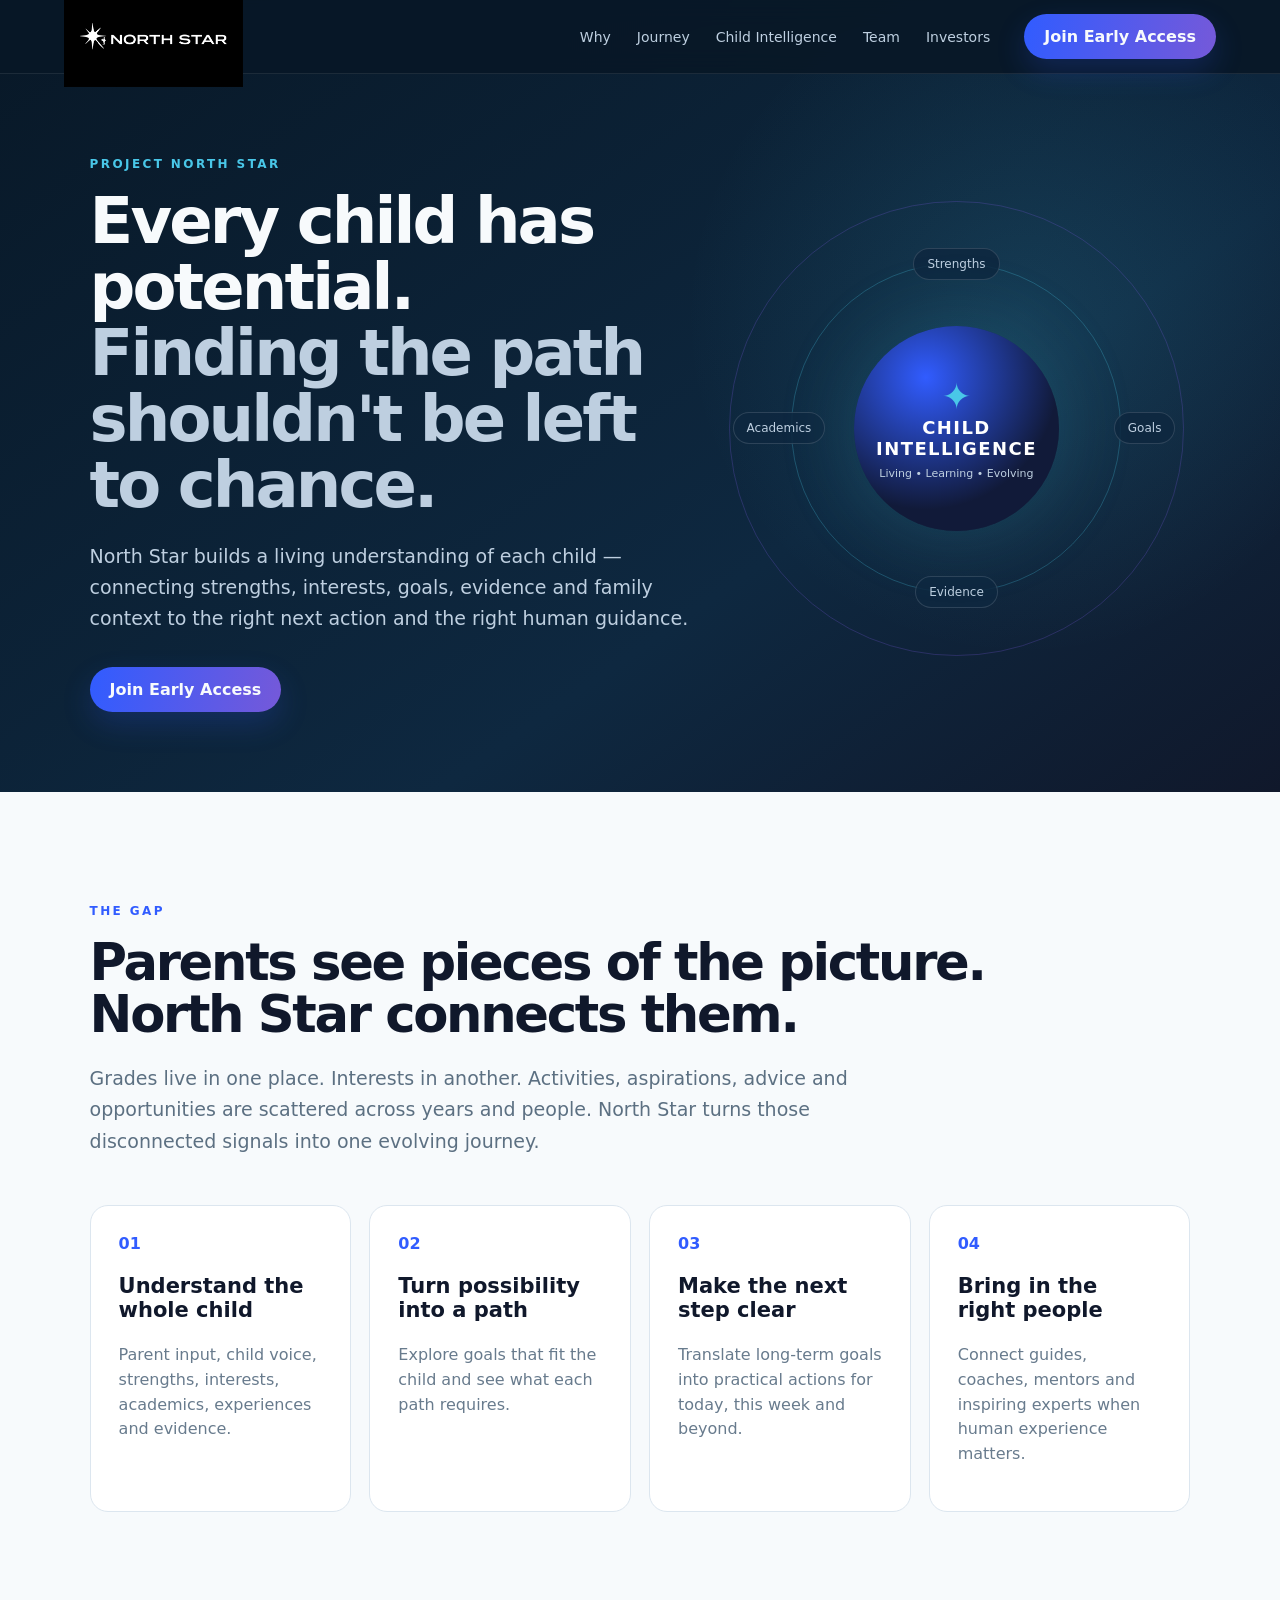
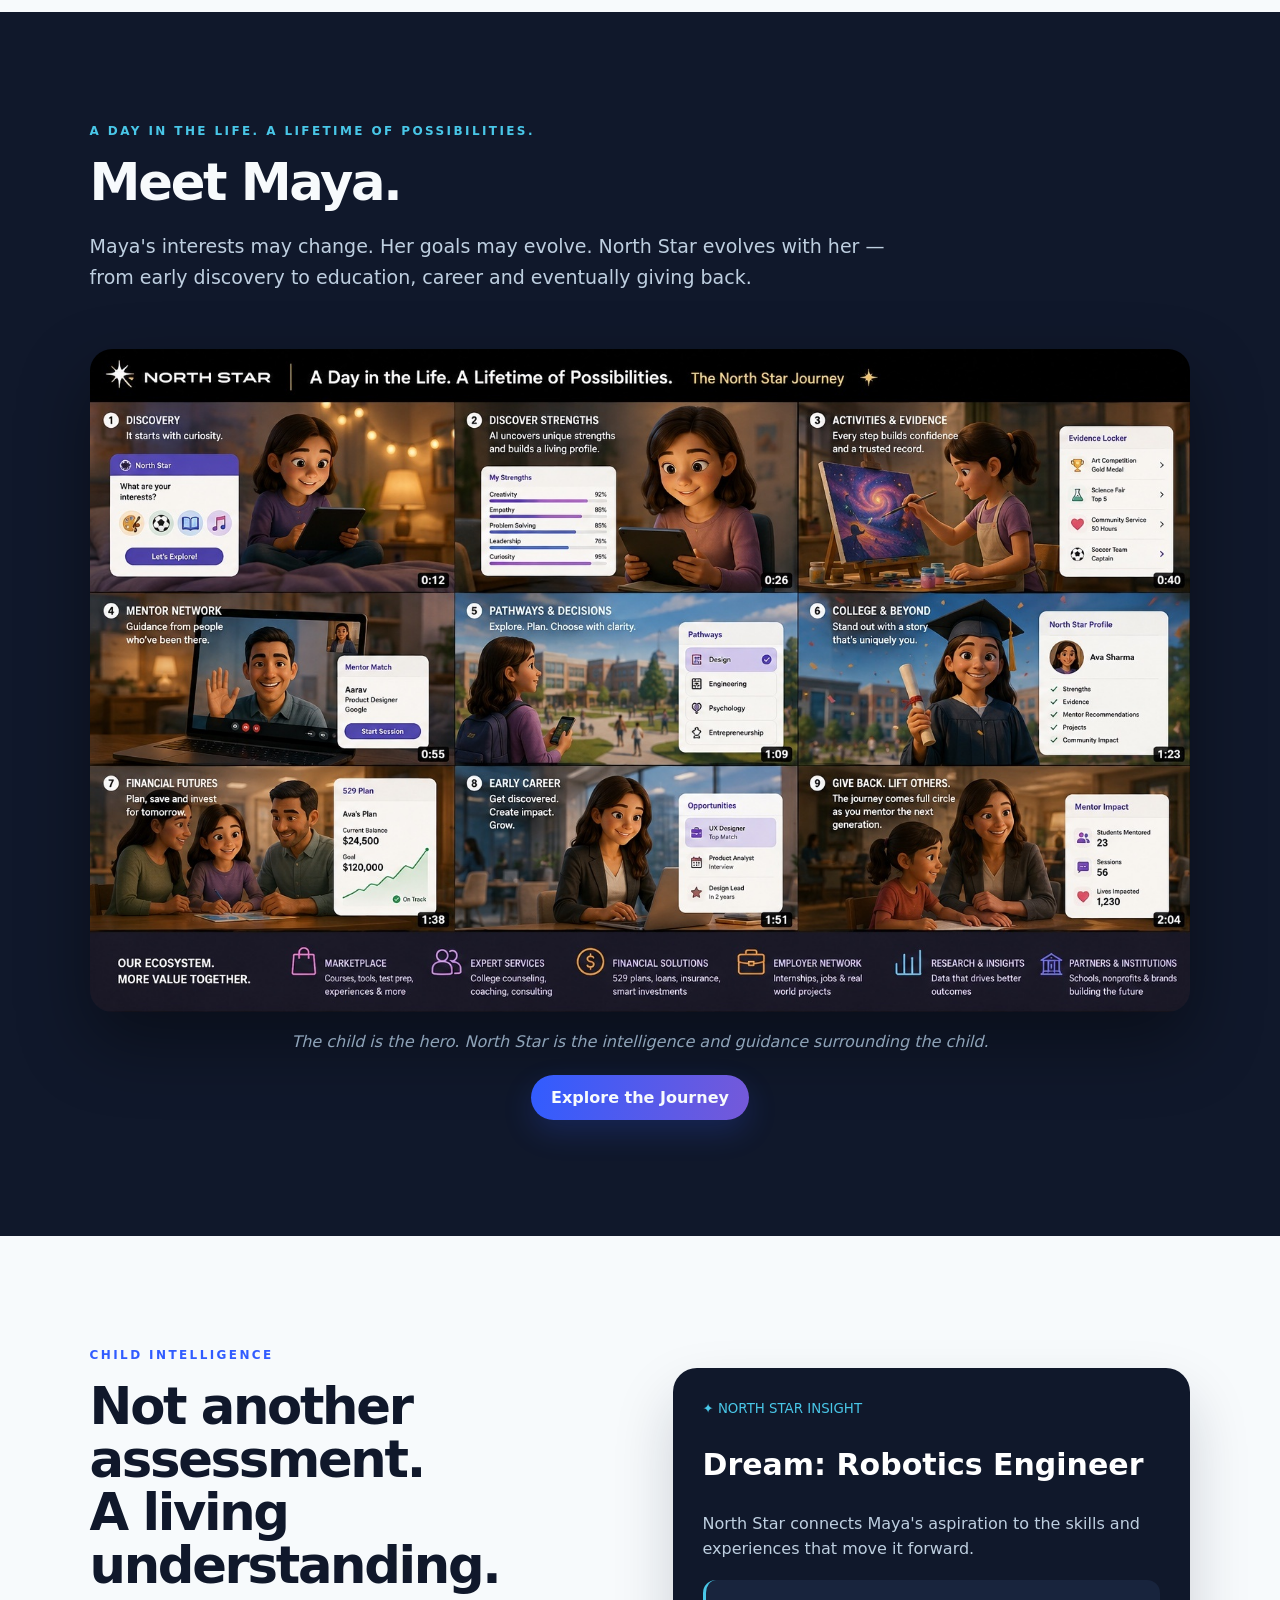
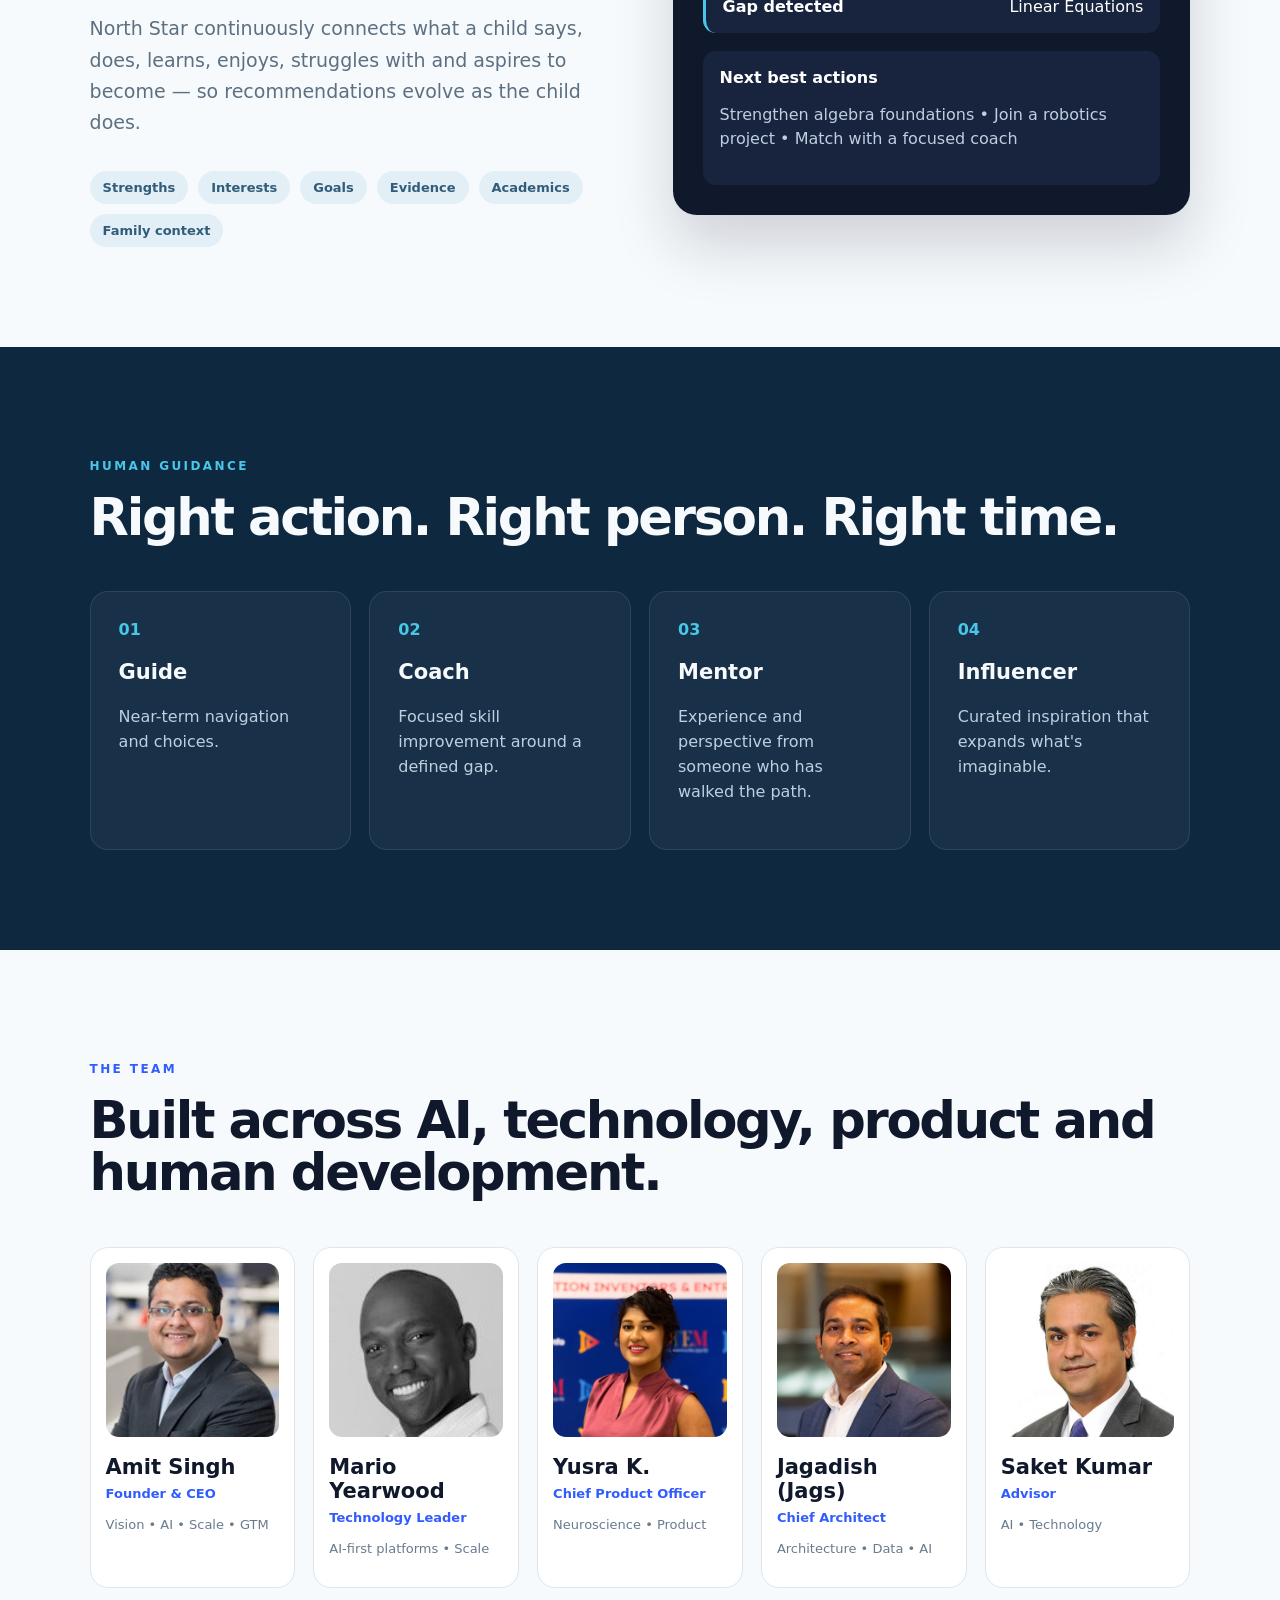
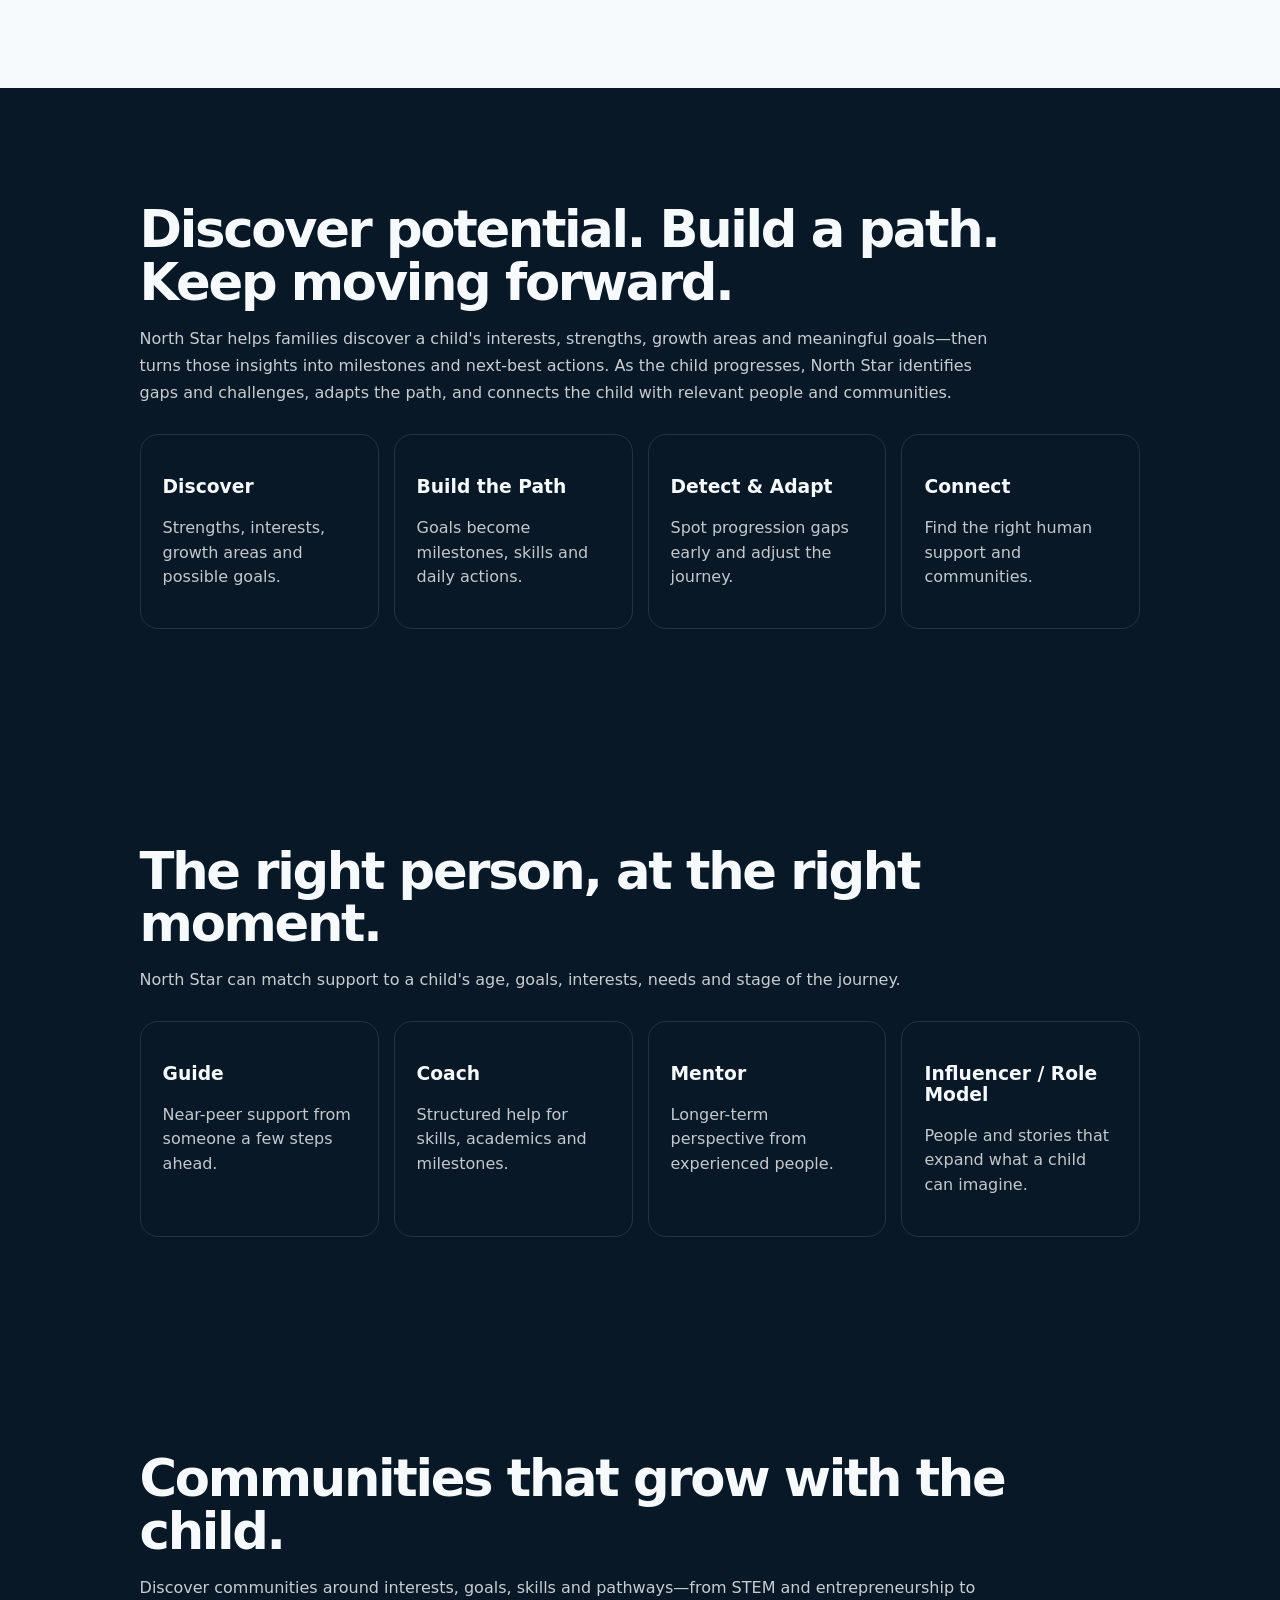
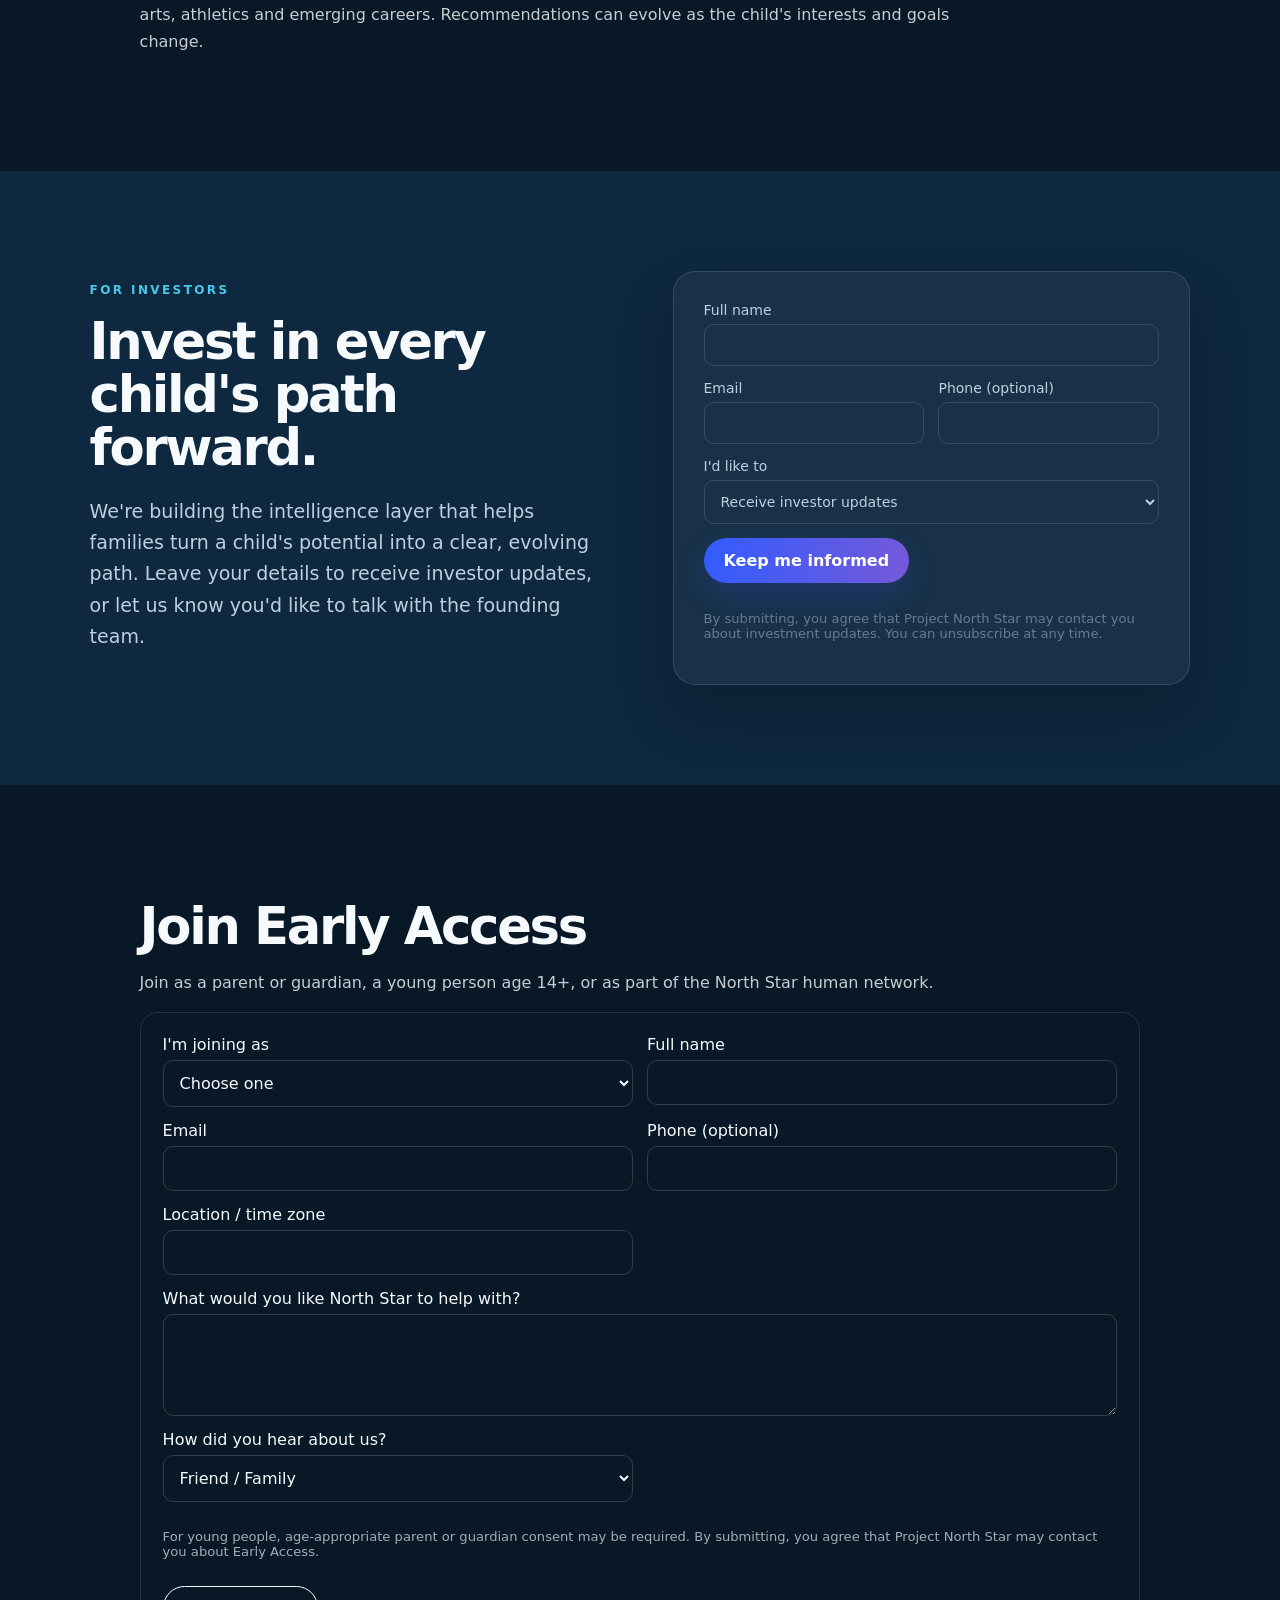
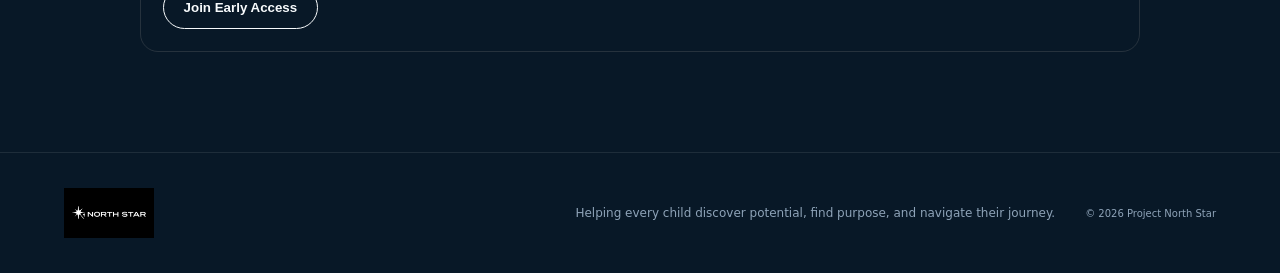
==== commit 2b4107b7: "Added google sheets" ====
--- a/index.html
+++ b/index.html
@@ -2,7 +2,7 @@
 .nsx{max-width:1180px;margin:auto;padding:70px 28px}.nsx h2{font-size:clamp(2rem,4vw,3.3rem);margin:.3em 0}.nslead{max-width:850px;line-height:1.7;opacity:.8}.nsgrid{display:grid;grid-template-columns:repeat(4,1fr);gap:15px;margin-top:28px}.nscard,.nsform{padding:22px;border:1px solid rgba(127,127,127,.25);border-radius:18px}.nscard p{line-height:1.55;opacity:.78}.nsvideo video{width:100%;border-radius:18px;background:#000;margin-top:25px}.nsfields{display:grid;grid-template-columns:1fr 1fr;gap:14px}.nsfields label{display:flex;flex-direction:column;gap:6px}.nsfields input,.nsfields select,.nsfields textarea{font:inherit;padding:12px;border:1px solid rgba(127,127,127,.35);border-radius:10px;background:transparent;color:inherit}.full{grid-column:1/-1}.nsbtn{padding:13px 20px;border-radius:999px;border:1px solid currentColor;background:transparent;color:inherit;font-weight:700}.small{font-size:.82rem;opacity:.65}.success{display:none}@media(max-width:850px){.nsgrid{grid-template-columns:1fr 1fr}}@media(max-width:600px){.nsgrid,.nsfields{grid-template-columns:1fr}.full{grid-column:auto}}
 </style></head><body>
 <header><a class="brand" href="#top"><img src="assets/north-star-logo.jpeg" alt="North Star"></a>
-<nav id="site-nav"><a href="#why">Why</a><a href="journey.html">Journey</a><a href="#intelligence">Child Intelligence</a><a href="#team">Team</a><a class="mobile-cta" href="#early-access">Join Early Access</a></nav>
+<nav id="site-nav"><a href="#why">Why</a><a href="journey.html">Journey</a><a href="#intelligence">Child Intelligence</a><a href="#team">Team</a><a href="#investors">Investors</a><a class="mobile-cta" href="#early-access">Join Early Access</a></nav>
 <a class="button desktop-cta" href="#early-access">Join Early Access</a>
 <button class="menu-toggle" aria-label="Open navigation menu" aria-controls="site-nav" aria-expanded="false"><span></span><span></span><span></span></button></header>
 <main id="top"><section class="hero"><div><p class="eyebrow">PROJECT NORTH STAR</p><h1>Every child has potential.<br><span>Finding the path shouldn't be left to chance.</span></h1><p class="lead">North Star builds a living understanding of each child — connecting strengths, interests, goals, evidence and family context to the right next action and the right human guidance.</p><a class="button" href="#early-access">Join Early Access</a></div><div class="visual"><div class="ring r2"></div><div class="ring r1"></div><div class="core">✦<b>CHILD<br>INTELLIGENCE</b><small>Living • Learning • Evolving</small></div><i class="tag t1">Strengths</i><i class="tag t2">Goals</i><i class="tag t3">Evidence</i><i class="tag t4">Academics</i></div></section>
@@ -14,8 +14,18 @@
 <section class="nsx" id="journey"><h2>Discover potential. Build a path. Keep moving forward.</h2><p class="nslead">North Star helps families discover a child's interests, strengths, growth areas and meaningful goals—then turns those insights into milestones and next-best actions. As the child progresses, North Star identifies gaps and challenges, adapts the path, and connects the child with relevant people and communities.</p><div class="nsgrid"><div class="nscard"><h3>Discover</h3><p>Strengths, interests, growth areas and possible goals.</p></div><div class="nscard"><h3>Build the Path</h3><p>Goals become milestones, skills and daily actions.</p></div><div class="nscard"><h3>Detect & Adapt</h3><p>Spot progression gaps early and adjust the journey.</p></div><div class="nscard"><h3>Connect</h3><p>Find the right human support and communities.</p></div></div></section>
 <section class="nsx" id="network"><h2>The right person, at the right moment.</h2><p class="nslead">North Star can match support to a child's age, goals, interests, needs and stage of the journey.</p><div class="nsgrid"><div class="nscard"><h3>Guide</h3><p>Near-peer support from someone a few steps ahead.</p></div><div class="nscard"><h3>Coach</h3><p>Structured help for skills, academics and milestones.</p></div><div class="nscard"><h3>Mentor</h3><p>Longer-term perspective from experienced people.</p></div><div class="nscard"><h3>Influencer / Role Model</h3><p>People and stories that expand what a child can imagine.</p></div></div></section>
 <section class="nsx" id="communities"><h2>Communities that grow with the child.</h2><p class="nslead">Discover communities around interests, goals, skills and pathways—from STEM and entrepreneurship to arts, athletics and emerging careers. Recommendations can evolve as the child's interests and goals change.</p></section>
-<section class="nsx" id="early-access"><h2>Join Early Access</h2><p class="nslead">Join as a parent or guardian, a young person age 14+, or as part of the North Star human network.</p><div class="nsform"><form class="nsfields" id="ea"><label>I'm joining as<select id="role" required><option value="">Choose one</option><option>Parent / Guardian</option><option>Young Person (14+)</option><option>Guide</option><option>Coach</option><option>Mentor</option><option>Influencer / Role Model</option></select></label><label>Full name<input required></label><label>Email<input type="email" required></label><label>Phone (optional)<input type="tel"></label><label id="age" style="display:none">Age<input type="number" min="14"></label><label>Location / time zone<input></label><label class="full" id="expert" style="display:none">Expertise / experience<input></label><label class="full">What would you like North Star to help with?<textarea rows="4"></textarea></label><label>How did you hear about us?<select><option>Friend / Family</option><option>School / Community</option><option>Social Media</option><option>Event</option><option>Other</option></select></label><p class="full small">For young people, age-appropriate parent or guardian consent may be required. This static preview does not store submissions until a registration service is connected.</p><div class="full"><button class="nsbtn">Join Early Access</button></div></form><div class="success" id="ok"><h3>Welcome to North Star Early Access.</h3><p>Your form is ready; submission storage can be connected when the live registration service is selected.</p></div></div></section></main><footer><b class="footer-brand"><img src="assets/north-star-logo.jpeg" alt="North Star"></b><span>Helping every child discover potential, find purpose, and navigate their journey.</span><small>© 2026 Project North Star</small></footer><script>
-(()=>{const r=document.getElementById('role'),a=document.getElementById('age'),x=document.getElementById('expert'),f=document.getElementById('ea'),o=document.getElementById('ok');r?.addEventListener('change',()=>{a.style.display=r.value==='Young Person (14+)'?'flex':'none';x.style.display=['Guide','Coach','Mentor','Influencer / Role Model'].includes(r.value)?'flex':'none'});f?.addEventListener('submit',e=>{e.preventDefault();f.style.display='none';o.style.display='block'});document.querySelectorAll('a').forEach(a=>{let t=(a.textContent||'').toLowerCase();if(t.includes('early access')||t.trim()==='get started')a.href='#early-access'})})();
+<section id="investors" class="navy invest"><div class="split"><div><p class="eyebrow">FOR INVESTORS</p><h2>Invest in every child's path forward.</h2><p class="intro">We're building the intelligence layer that helps families turn a child's potential into a clear, evolving path. Leave your details to receive investor updates, or let us know you'd like to talk with the founding team.</p></div>
+<div class="invest-card"><form id="investor-form" data-form="investor" data-success="investor-ok" novalidate><div class="nsfields">
+<label class="full">Full name<input name="name" autocomplete="name" required></label>
+<label>Email<input name="email" type="email" autocomplete="email" required></label>
+<label>Phone (optional)<input name="phone" type="tel" autocomplete="tel"></label>
+<label class="full">I'd like to<select name="interest"><option>Receive investor updates</option><option>Talk with the team about investing</option><option>Both</option></select></label>
+<label class="hp" aria-hidden="true">Website<input name="website" tabindex="-1" autocomplete="off"></label>
+<div class="full"><button type="submit" class="button invest-btn">Keep me informed</button><p class="form-status" role="alert"></p></div>
+<p class="full small">By submitting, you agree that Project North Star may contact you about investment updates. You can unsubscribe at any time.</p>
+</div></form><div class="success" id="investor-ok" tabindex="-1"><h3>Thank you for your interest.</h3><p>We've received your details and will be in touch with investor updates soon.</p></div></div></div></section>
+<section class="nsx" id="early-access"><h2>Join Early Access</h2><p class="nslead">Join as a parent or guardian, a young person age 14+, or as part of the North Star human network.</p><div class="nsform"><form class="nsfields" id="ea" data-form="early_access" data-success="ok" novalidate><label>I'm joining as<select id="role" name="role" required><option value="">Choose one</option><option>Parent / Guardian</option><option>Young Person (14+)</option><option>Guide</option><option>Coach</option><option>Mentor</option><option>Influencer / Role Model</option></select></label><label>Full name<input name="name" autocomplete="name" required></label><label>Email<input name="email" type="email" autocomplete="email" required></label><label>Phone (optional)<input name="phone" type="tel" autocomplete="tel"></label><label id="age" style="display:none">Age<input name="age" type="number" min="14"></label><label>Location / time zone<input name="location"></label><label class="full" id="expert" style="display:none">Expertise / experience<input name="expertise"></label><label class="full">What would you like North Star to help with?<textarea name="message" rows="4"></textarea></label><label>How did you hear about us?<select name="source"><option>Friend / Family</option><option>School / Community</option><option>Social Media</option><option>Event</option><option>Other</option></select></label><label class="hp" aria-hidden="true">Website<input name="website" tabindex="-1" autocomplete="off"></label><p class="full small">For young people, age-appropriate parent or guardian consent may be required. By submitting, you agree that Project North Star may contact you about Early Access.</p><div class="full"><button type="submit" class="nsbtn">Join Early Access</button><p class="form-status" role="alert"></p></div></form><div class="success" id="ok" tabindex="-1"><h3>Welcome to North Star Early Access.</h3><p>We've received your details and will be in touch soon.</p></div></div></section></main><footer><b class="footer-brand"><img src="assets/north-star-logo.jpeg" alt="North Star"></b><span>Helping every child discover potential, find purpose, and navigate their journey.</span><small>© 2026 Project North Star</small></footer><script>
+(()=>{const r=document.getElementById('role'),a=document.getElementById('age'),x=document.getElementById('expert'),f=document.getElementById('ea'),o=document.getElementById('ok');r?.addEventListener('change',()=>{a.style.display=r.value==='Young Person (14+)'?'flex':'none';x.style.display=['Guide','Coach','Mentor','Influencer / Role Model'].includes(r.value)?'flex':'none'});document.querySelectorAll('a').forEach(a=>{let t=(a.textContent||'').toLowerCase();if(t.includes('early access')||t.trim()==='get started')a.href='#early-access'})})();
 </script><script>
 const toggle=document.querySelector('.menu-toggle'), nav=document.querySelector('#site-nav');
 if(toggle&&nav){
@@ -24,4 +34,4 @@
   nav.querySelectorAll('a').forEach(a=>a.addEventListener('click',closeMenu));
   window.addEventListener('resize',()=>{if(window.innerWidth>900) closeMenu();});
 }
-</script></body></html>
+</script><script src="script.js"></script></body></html>
--- a/styles.css
+++ b/styles.css
@@ -18,7 +18,25 @@
 
 /* North Star official logo */
 .brand{display:flex;align-items:center;letter-spacing:0}
-.brand img{display:block;width:190px;height:54px;object-fit:contain;object-position:left center}
+.brand img{display:block;width:250px;height:100px;object-fit:contain;object-position:left center}
 .footer-brand{display:flex;align-items:center}
-.footer-brand img{display:block;width:170px;height:48px;object-fit:contain;object-position:left center}
-@media(max-width:560px){.brand img{width:145px;height:46px}.footer-brand img{width:150px;height:44px}}
+.footer-brand img{display:block;width:250px;height:50px;object-fit:contain;object-position:left center}
+@media(max-width:560px){.brand img{width:150px;height:50px}.footer-brand img{width:150px;height:50px}}
+
+/* Investor interest form */
+.invest .split{align-items:start;grid-template-columns:minmax(0,1fr) minmax(0,1fr)}
+@media(max-width:900px){.invest .split{grid-template-columns:minmax(0,1fr)}}
+.invest-card{background:#ffffff0b;border:1px solid #ffffff1f;border-radius:22px;padding:30px;box-shadow:0 30px 60px #0003}
+.invest-card .nsfields{display:grid;grid-template-columns:1fr 1fr;gap:14px}
+.invest-card label{display:flex;flex-direction:column;gap:6px;font-size:14px;color:var(--muted)}
+.invest-card input,.invest-card select{font:inherit;color:#fff;padding:12px;border:1px solid #ffffff33;border-radius:10px;background:#081827}
+.invest-card input:focus,.invest-card select:focus{outline:2px solid var(--cyan);outline-offset:1px}
+.invest-btn{border:0;color:#fff;font:inherit;font-weight:800;cursor:pointer}
+.invest-card .small{color:#8ea3b8}
+.invest-card .success h3{font-size:24px;margin-top:0}
+.invest-card .success p{color:var(--muted);line-height:1.55}
+button[disabled]{opacity:.6;cursor:wait}
+.form-status{margin:10px 0 0;font-size:14px;color:#ff9b9b;min-height:1em}
+.form-status:empty{display:none}
+.hp{position:absolute!important;left:-9999px;width:1px;height:1px;overflow:hidden}
+@media(max-width:600px){.invest-card{padding:22px}.invest-card .nsfields{grid-template-columns:1fr}.invest-card .full{grid-column:auto}}
